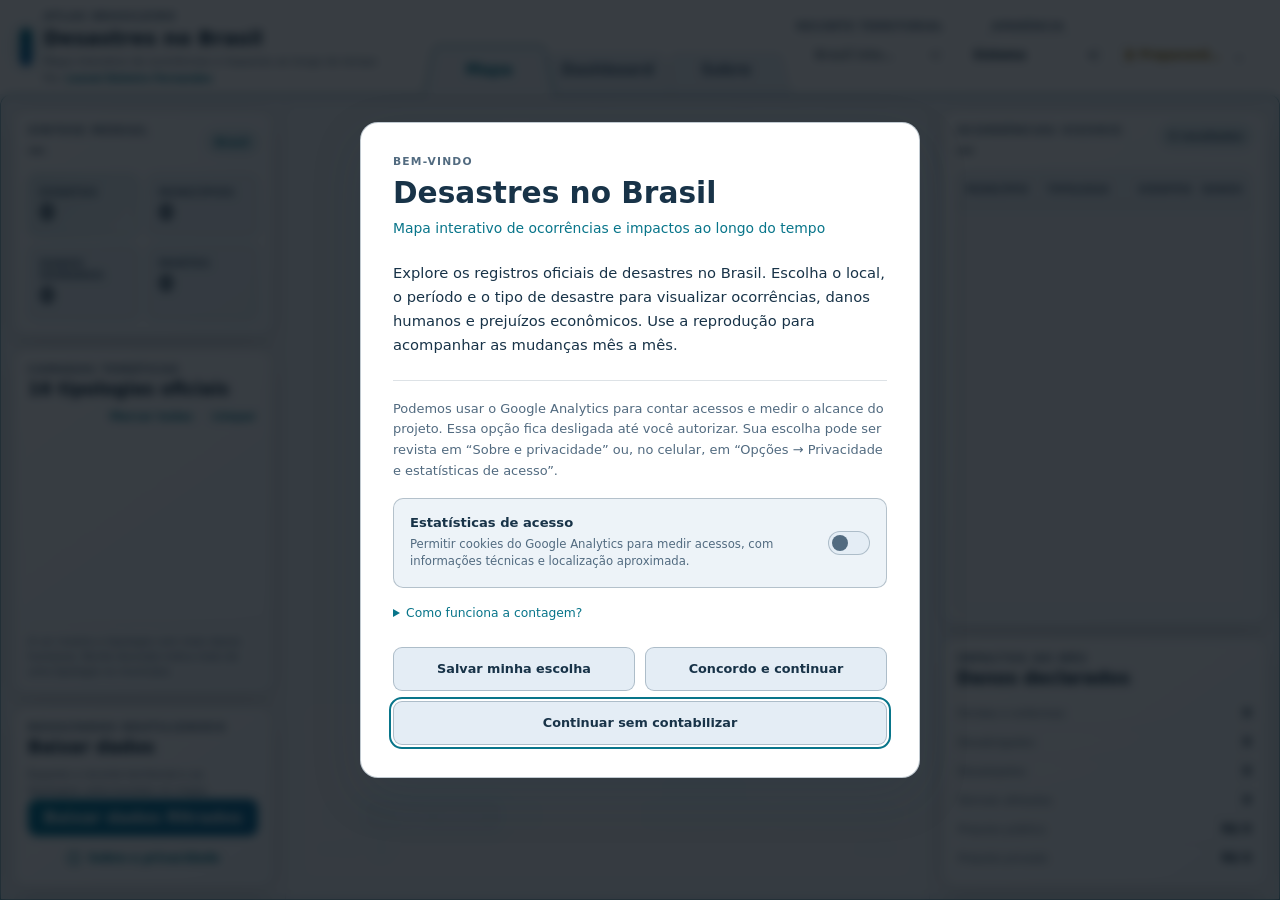
==== index.html @ 152e0916 "Retira acionador dos atalhos; local será definido pelo responsável" ====
<!doctype html>
<html lang="pt-BR">
  <head>
    <meta charset="utf-8">
    <meta name="viewport" content="width=device-width, initial-scale=1">
    <meta name="theme-color" content="#07111f">
    <meta
      name="description"
      content="Desastres no Brasil: mapa interativo de ocorrências e impactos ao longo do tempo."
    >
    <title>Desastres no Brasil</title>
    <script src="assets/js/theme.js?v=2d1ec15bb553"></script>
    <link rel="stylesheet" href="assets/vendor/leaflet.css">
    <link rel="stylesheet" href="assets/css/app.css?v=dbe842b8c145">
    <script defer src="assets/vendor/leaflet.js"></script>
    <script defer src="assets/js/export.js?v=23e2efd7121d" data-export-worker="assets/js/export-worker.js?v=12478d4473b5"></script>
    <script defer src="assets/js/mobile-ui.js?v=84724d4924ba"></script>
    <script defer src="assets/js/playback-view.js?v=4f3b30f47e0f"></script>
    <script defer src="assets/js/layout-shortcuts.js?v=116dab7734a1"></script>
    <script defer src="assets/js/app.js?v=b06bcbef1005"></script>
    <script defer src="assets/js/navigation.js?v=0cba2ac131ab"></script>
    <script defer src="assets/js/visitor-config.js?v=68f13d2d94d3"></script>
    <script defer src="assets/js/welcome.js?v=2722b8b9ccb5"></script>
  </head>
  <body>
    <a class="skip-link" href="#map">Ir para o mapa</a>

    <header class="app-header folder-header">
      <div class="brand">
        <span class="brand-mark" aria-hidden="true"></span>
        <div>
          <p class="eyebrow" id="brandCoverage">Atlas brasileiro</p>
          <h1>Desastres no Brasil</h1>
          <p class="brand-subtitle">Mapa interativo de ocorrências e impactos ao longo do tempo</p>
          <p class="author-credit">
            Por:
            <a href="http://lattes.cnpq.br/4668011474465628" target="_blank" rel="noopener">
              Leonel Delmiro Fernandes
            </a>
          </p>
        </div>
      </div>

      <button class="mobile-options-button" id="mobileOptionsButton" type="button" aria-expanded="false" aria-controls="mobileOptionsPanel">
        <svg viewBox="0 0 24 24" width="18" height="18" aria-hidden="true" focusable="false"><path d="M4 6h16M4 12h16M4 18h16" fill="none" stroke="currentColor" stroke-width="2" stroke-linecap="round"/></svg>
        <span>Opções</span>
      </button>
      <section class="mobile-options-panel" id="mobileOptionsPanel" hidden aria-labelledby="mobileOptionsTitle">
        <header><h2 id="mobileOptionsTitle">Opções</h2><button id="closeMobileOptions" type="button" aria-label="Fechar opções">×</button></header>
        <div id="mobileAppearanceSlot"></div>
        <section aria-labelledby="mobileUpdatesTitle"><h3 id="mobileUpdatesTitle">Atualizações</h3><div id="mobileUpdatesSlot"></div></section>
        <button class="button" id="mobilePrivacyButton" type="button" aria-haspopup="dialog">Privacidade e estatísticas de acesso</button>
      </section>

    <nav class="site-navigation" aria-label="Seções do site">
      <div class="site-tabs" id="siteNavigation" role="tablist" aria-label="Mapa, Dashboard e Sobre">
        <button id="tab-mapa" type="button" role="tab" aria-selected="true" aria-controls="section-mapa"><svg class="folder-tab-shape" viewBox="0 0 140 48" preserveAspectRatio="none" aria-hidden="true" focusable="false"><path d="M .5 48 L 10 6 Q 11.2 .5 16 .5 H 124 Q 128.8 .5 130 6 L 139.5 48" /></svg><span>Mapa</span></button>
        <button id="tab-dashboard" type="button" role="tab" aria-selected="false" aria-controls="section-dashboard" tabindex="-1"><svg class="folder-tab-shape" viewBox="0 0 140 48" preserveAspectRatio="none" aria-hidden="true" focusable="false"><path d="M .5 48 L 10 6 Q 11.2 .5 16 .5 H 124 Q 128.8 .5 130 6 L 139.5 48" /></svg><span>Dashboard</span></button>
        <button id="tab-sobre" type="button" role="tab" aria-selected="false" aria-controls="section-sobre" tabindex="-1"><svg class="folder-tab-shape" viewBox="0 0 140 48" preserveAspectRatio="none" aria-hidden="true" focusable="false"><path d="M .5 48 L 10 6 Q 11.2 .5 16 .5 H 124 Q 128.8 .5 130 6 L 139.5 48" /></svg><span>Sobre</span></button>
      </div>
    </nav>

      <div class="header-actions">
        <label class="field field-uf" for="ufSelector">
          <span>Recorte territorial</span>
          <select id="ufSelector" disabled>
            <option value="BR">Brasil inteiro</option>
          </select>
        </label>
        <label class="field field-theme" for="themeSelector" hidden>
          <span>Aparência</span>
          <select id="themeSelector" title="Sistema acompanha a aparência do seu computador">
            <option value="system">Sistema</option>
            <option value="light">Claro</option>
            <option value="dark">Escuro</option>
          </select>
        </label>
        <div class="update-status-wrap">
          <button
            class="status-badge is-loading"
            id="dataStatus"
            type="button"
            aria-expanded="false"
            aria-controls="updateStatusPanel"
            disabled
          >
            <span class="status-dot" aria-hidden="true"></span>
            <span id="dataStatusText" role="status" aria-live="polite">Preparando o mapa…</span>
            <span class="status-chevron" aria-hidden="true">⌄</span>
          </button>

          <section
            class="update-status-panel is-hidden"
            id="updateStatusPanel"
            role="region"
            aria-labelledby="updateStatusTitle"
          >
            <header class="update-status-header">
              <div>
                <p class="eyebrow">Transparência dos dados</p>
                <h2 id="updateStatusTitle">Atualização do Atlas</h2>
              </div>
              <button
                class="update-status-close"
                id="closeUpdateStatus"
                type="button"
                aria-label="Fechar informações de atualização"
              >×</button>
            </header>

            <div class="update-status-summary">
              <span class="update-state-chip" id="updatePanelState">Aguardando verificação</span>
              <p id="updateStatusMessage">
                Preparando as informações sobre a base publicada.
              </p>
            </div>

            <dl class="update-status-details">
              <div>
                <dt>Base em uso</dt>
                <dd id="publishedVersion">—</dd>
              </div>
              <div>
                <dt>Período coberto</dt>
                <dd id="publishedCoverage">—</dd>
              </div>
              <div>
                <dt>Geração da base de dados</dt>
                <dd id="publishedGeneratedAt">—</dd>
              </div>
              <div>
                <dt>Última verificação do Atlas</dt>
                <dd id="lastAtlasCheck">Ainda não realizada</dd>
              </div>
              <div class="is-hidden" id="latestAtlasRow">
                <dt>Versão encontrada</dt>
                <dd id="latestAtlasVersion">—</dd>
              </div>
            </dl>

            <a id="updateSourceLink" href="https://atlasdigital.mdr.gov.br/" target="_blank" rel="noopener">
              https://atlasdigital.mdr.gov.br/
            </a>
            <section class="site-release-info" aria-labelledby="siteReleaseTitle">
              <h3 id="siteReleaseTitle">Atualização do site</h3>
              <dl class="update-status-details">
                <div>
                  <dt>Versão do site</dt>
                  <dd>v0.68 · Em desenvolvimento</dd>
                </div>
                <div>
                  <dt>Data de implementação</dt>
                  <dd><time datetime="2026-08-20">20/08/2026</time></dd>
                </div>
                <div>
                  <dt>Última atualização do site</dt>
                  <dd><time datetime="2026-10-11">11/10/2026</time></dd>
                </div>
              </dl>
            </section>
          </section>
        </div>
      </div>
    </header>



    <main class="site-content">
    <section class="app-shell" id="section-mapa" role="tabpanel" aria-labelledby="tab-mapa">
      <aside class="sidebar sidebar-left" id="filtersSidebar" aria-label="Filtros e indicadores">
        <div class="drawer-heading"><strong>Filtros e indicadores</strong><button type="button" class="drawer-close" data-close-map-panel aria-label="Fechar filtros e indicadores">×</button></div>
        <section class="panel summary-panel">
          <div class="section-heading">
            <div>
              <p class="eyebrow">Síntese mensal</p>
              <h2 id="kpiPeriod">—</h2>
            </div>
            <span class="scope-pill" id="scopePill">Brasil</span>
          </div>

          <div class="kpi-grid">
            <article class="kpi kpi-primary">
              <span class="kpi-label">Eventos</span>
              <strong id="kpiEvents">0</strong>
            </article>
            <article class="kpi">
              <span class="kpi-label">Municípios</span>
              <strong id="kpiMunicipalities">0</strong>
            </article>
            <article class="kpi">
              <span class="kpi-label">Danos humanos</span>
              <strong id="kpiHuman">0</strong>
            </article>
            <article class="kpi">
              <span class="kpi-label">Mortes</span>
              <strong id="kpiDeaths">0</strong>
            </article>
          </div>
        </section>

        <section class="panel type-panel">
          <div class="section-heading compact">
            <div>
              <p class="eyebrow">Camadas temáticas</p>
              <h2>16 tipologias oficiais</h2>
            </div>
          </div>
          <div class="filter-actions">
            <button type="button" id="selectAllTypes">Marcar todas</button>
            <span aria-hidden="true">·</span>
            <button type="button" id="clearAllTypes">Limpar</button>
          </div>
          <div class="type-list" id="typeList" aria-label="Tipologias de desastre"></div>
          <p class="legend-note">
            A cor mostra a tipologia com mais danos humanos. Borda dourada indica mais de uma
            tipologia no município.
          </p>
        </section>

        <section class="panel export-panel">
          <div class="section-heading compact">
            <div>
              <p class="eyebrow">Resultados reutilizáveis</p>
              <h2>Baixar dados</h2>
            </div>
          </div>
          <p class="export-intro">
            Exporte o recorte territorial e as tipologias selecionadas no mapa.
          </p>
          <button class="button export-open-button" type="button" id="openExport">
            Baixar dados filtrados
          </button>
          <button class="about-button" id="openWelcome" type="button" aria-haspopup="dialog" hidden>
            <svg class="about-icon" viewBox="0 0 20 20" aria-hidden="true" focusable="false">
              <circle cx="10" cy="10" r="8" fill="none" stroke="currentColor" stroke-width="1.5"/>
              <path d="M10 9v5M10 6v.5" fill="none" stroke="currentColor" stroke-width="1.7" stroke-linecap="round"/>
            </svg>
            <span>Sobre e privacidade</span>
          </button>
        </section>
      </aside>

      <section class="map-stage" id="mapStage" aria-label="Mapa do Brasil">
        <div id="map" tabindex="0" aria-label="Mapa interativo dos municípios brasileiros"></div>

        <div class="map-panel-toggles" role="group" aria-label="Painéis do mapa">
          <button type="button" id="toggleFiltersPanel" aria-controls="filtersSidebar" aria-expanded="false" data-tooltip="Abrir filtros e indicadores" aria-label="Filtros e indicadores"><span class="panel-label-full">Filtros e indicadores</span><span class="panel-label-short">Filtros</span></button>
          <button type="button" id="toggleResultsPanel" aria-controls="resultsSidebar" aria-expanded="false" data-tooltip="Abrir resultados e impactos" aria-label="Resultados e impactos"><span class="panel-label-full">Resultados e impactos</span><span class="panel-label-short">Resultados</span></button>
          <button type="button" id="toggleMapLegend" aria-controls="mapLegendPanel" aria-expanded="false" aria-label="Legenda do mapa" data-tooltip="Legenda do mapa">Legenda</button>
        </div>

        <section class="map-legend-panel" id="mapLegendPanel" hidden aria-labelledby="mapLegendTitle">
          <header><h2 id="mapLegendTitle">Legenda do mapa</h2><button type="button" id="closeMapLegend" aria-label="Fechar legenda do mapa">×</button></header>
          <p>A cor representa a tipologia com mais danos humanos no município, no mês e nos filtros selecionados.</p>
          <ul id="mapLegendTypes" class="map-legend-types"></ul>
          <ul class="map-legend-symbols">
            <li><span class="legend-multiple" aria-hidden="true"></span><span>Borda dourada: múltiplas tipologias no município.</span></li>
            <li><span class="legend-empty" aria-hidden="true"></span><span>Sem preenchimento: sem evento no mês e nos filtros selecionados.</span></li>
          </ul>
        </section>

        <div class="map-tools" role="group" aria-label="Controles de visualização do mapa">
          <div class="municipality-locator" id="municipalityLocator">
            <button
              class="municipality-search-toggle"
              id="municipalitySearchToggle"
              type="button"
              aria-label="Buscar município"
              data-tooltip="Buscar município"
              aria-expanded="false"
              aria-controls="municipalitySearchPanel"
            >
              <span class="municipality-search-icon" aria-hidden="true"></span>
            </button>
            <section class="municipality-search-panel" id="municipalitySearchPanel" hidden>
              <div class="municipality-search-field">
                <span class="municipality-search-icon" aria-hidden="true"></span>
                <input
                  id="municipalitySearchInput"
                  type="search"
                  autocomplete="off"
                  placeholder="Localizar município"
                  aria-label="Localizar município"
                  aria-controls="municipalitySearchResults"
                  aria-describedby="municipalitySearchStatus"
                >
                <button
                  class="municipality-search-clear"
                  id="municipalitySearchClear"
                  type="button"
                  aria-label="Limpar município localizado"
                >×</button>
              </div>
              <p class="municipality-search-status" id="municipalitySearchStatus" aria-live="polite">
                Digite ao menos duas letras.
              </p>
              <ul class="municipality-search-results" id="municipalitySearchResults"></ul>
            </section>
          </div>
          <button
            class="map-tool-button"
            id="resetMapView"
            type="button"
            aria-label="Retornar ao panorama do recorte"
            data-tooltip="Retornar ao panorama do recorte"
          >
            <span class="home-view-icon" aria-hidden="true">⌂</span>
          </button>
          <button
            class="map-tool-button"
            id="toggleFullscreen"
            type="button"
            aria-label="Visualizar mapa em tela cheia"
            aria-pressed="false"
            data-tooltip="Visualizar mapa em tela cheia"
          >
            <span class="fullscreen-icon" aria-hidden="true"></span>
          </button>
          <button
            class="map-tool-button share-view-button"
            type="button"
            id="shareView"
            aria-label="Compartilhar visualização"
            data-tooltip="Compartilhar visualização"
          >
            <svg class="share-view-icon" viewBox="0 0 24 24" fill="none" stroke="currentColor" stroke-width="1.8" aria-hidden="true" focusable="false">
              <path d="m8.7 10.5 6.6-4m-6.6 7 6.6 4" />
              <circle cx="6" cy="12" r="3" />
              <circle cx="18" cy="5" r="3" />
              <circle cx="18" cy="19" r="3" />
            </svg>
            <span id="shareViewLabel" role="status" aria-live="polite">Compartilhar visualização</span>
          </button>
        </div>

        <div class="north-indicator" role="img" aria-label="Norte">
          <span class="north-arrow" aria-hidden="true"></span>
          <strong aria-hidden="true">N</strong>
        </div>

        <div class="map-key" aria-hidden="true">
          <span><i class="key-swatch key-active"></i> ocorrência</span>
          <span><i class="key-swatch key-multiple"></i> múltiplas tipologias</span>
          <span><i class="key-swatch key-empty"></i> sem evento</span>
        </div>

        <section id="fullscreenInvitation" class="fullscreen-invitation" aria-labelledby="fullscreenInvitationTitle" hidden>
          <strong id="fullscreenInvitationTitle">Mais espaço para acompanhar?</strong>
          <div><button class="button" type="button" id="acceptFullscreenInvitation">Tela cheia</button><button class="button secondary" type="button" id="dismissFullscreenInvitation">Agora não</button></div>
        </section>
        <button id="exitMobileFullscreen" class="mobile-fullscreen-exit" type="button" data-tooltip="Sair da tela cheia" hidden>Sair</button>
        <div id="playbackDock" class="playback-dock" role="group" aria-label="Reprodução em tela cheia" hidden>
          <span id="dockMonth" aria-label="Mês em exibição"></span>
          <button id="dockPause" type="button" data-tooltip="Pausar linha temporal">❚❚ Pausar</button>
          <button id="dockControls" type="button" data-tooltip="Mostrar controles de reprodução" aria-controls="timelinePanel">☷ Controles</button>
        </div>
        <div class="loading-overlay" id="loadingOverlay">
          <div class="loading-card">
            <span class="loader" aria-hidden="true"></span>
            <strong id="loadingTitle">Carregando o Brasil</strong>
            <p id="loadingMessage">Baixando a malha municipal e o resumo histórico…</p>
            <button class="button secondary is-hidden" type="button" id="retryButton">
              Tentar novamente
            </button>
          </div>
        </div>

        <section class="timeline" id="timelinePanel" aria-label="Linha temporal">
          <div class="temporal-analysis" id="temporalAnalysis" hidden>
            <div class="temporal-analysis-header">
              <div class="temporal-analysis-heading">
                <div>
                  <strong>Evolução temporal</strong>
                  <span id="temporalContextLabel">Brasil · 16 tipologias</span>
                </div>
              </div>
              <div class="temporal-control-group temporal-context-options" role="group" aria-label="Nível da análise temporal">
                <button
                  class="temporal-option is-active"
                  id="temporalBrazil"
                  type="button"
                  data-temporal-context="brazil"
                  aria-pressed="true"
                >Brasil</button>
                <button
                  class="temporal-option"
                  id="temporalState"
                  type="button"
                  data-temporal-context="state"
                  aria-pressed="false"
                >Selecionar estado</button>
                <button
                  class="temporal-option"
                  id="temporalMunicipality"
                  type="button"
                  data-temporal-context="municipality"
                  aria-pressed="false"
                >Selecionar município</button>
              </div>
              <div class="temporal-chart-tooltip" id="temporalChartTooltip" aria-hidden="true"></div>
              <div class="temporal-control-group temporal-metric-options" role="group" aria-label="Indicador temporal">
                <button
                  class="temporal-option is-active"
                  type="button"
                  data-temporal-metric="events"
                  aria-pressed="true"
                >Ocorrências</button>
                <button
                  class="temporal-option"
                  type="button"
                  data-temporal-metric="human"
                  aria-pressed="false"
                >Danos humanos</button>
                <button
                  class="temporal-option"
                  type="button"
                  data-temporal-metric="loss"
                  aria-pressed="false"
                >Prejuízos econômicos</button>
              </div>
            </div>

            <div class="temporal-chart-wrap">
              <svg
                id="temporalChart"
                role="slider"
                tabindex="0"
                aria-label="Selecionar mês no gráfico temporal"
                aria-valuemin="0"
                aria-valuemax="419"
                aria-valuenow="0"
                aria-valuetext="Janeiro de 1991"
              ></svg>
            </div>
            <p class="temporal-chart-status" id="temporalChartStatus" aria-live="polite"></p>
          </div>

          <div class="timeline-topline">
            <div class="player-controls">
              <button class="icon-button" type="button" id="previousPeriod" aria-label="Mês anterior">
                <svg viewBox="0 0 24 24" width="18" height="18" aria-hidden="true" focusable="false"><path d="M15 6l-6 6 6 6" fill="none" stroke="currentColor" stroke-width="2.4" stroke-linecap="round" stroke-linejoin="round"/></svg>
              </button>
              <button class="button play-button" type="button" id="playButton" aria-label="Reproduzir linha temporal">
                <span id="playIcon" aria-hidden="true">▶</span>
                <span id="playLabel">Reproduzir</span>
              </button>
              <button class="icon-button" type="button" id="nextPeriod" aria-label="Próximo mês">
                <svg viewBox="0 0 24 24" width="18" height="18" aria-hidden="true" focusable="false"><path d="M9 6l6 6-6 6" fill="none" stroke="currentColor" stroke-width="2.4" stroke-linecap="round" stroke-linejoin="round"/></svg>
              </button>
            </div>
            <div class="period-share">
              <div class="period-display">
                <p class="eyebrow">Mês em exibição</p>
                <strong class="current-period" id="displayPeriod">—</strong>
              </div>
            </div>
            <div class="playback-settings">
              <label class="field speed-field" for="speedSelect">
                <span>Velocidade</span>
                <select id="speedSelect">
                  <option value="2000">1 mês / 2 s</option>
                  <option value="1000" selected>1 mês / s</option>
                  <option value="500">2 meses / s</option>
                  <option value="333">3 meses / s</option>
                </select>
              </label>
              <button
                class="temporal-analysis-toggle"
                id="toggleTemporalAnalysis"
                type="button"
                aria-expanded="false"
                aria-controls="temporalAnalysis"
               aria-label="Abrir série temporal"><span class="temporal-toggle-label">Abrir série temporal</span><span class="temporal-toggle-short" aria-hidden="true">Série</span></button>
            </div>
          </div>
          <div class="range-row">
            <span id="minPeriod">01/1991</span>
            <input type="range" id="periodSlider" min="0" max="419" value="0" aria-label="Selecionar mês">
            <span id="maxPeriod">12/2025</span>
          </div>
          <p class="playback-message" id="playbackMessage" aria-live="polite"></p>
        </section>
      </section>

      <aside class="sidebar sidebar-right" id="resultsSidebar" aria-label="Resultados do mês">
        <div class="drawer-heading"><strong>Resultados e impactos</strong><button type="button" class="drawer-close" data-close-map-panel aria-label="Fechar resultados e impactos">×</button></div>
        <section class="panel results-panel">
          <div class="section-heading compact results-heading">
            <div>
              <p class="eyebrow">Ocorrências visíveis</p>
              <h2 id="resultsPeriod">—</h2>
            </div>
            <span class="result-count" id="resultCount">0 resultados</span>
          </div>
          <div class="virtual-table" id="resultsViewport" role="table" aria-label="Ocorrências do mês">
            <div class="virtual-head" role="row">
              <span role="columnheader">Município</span>
              <span role="columnheader">Tipologia</span>
              <span role="columnheader">Eventos</span>
              <span role="columnheader">Danos</span>
            </div>
            <div class="virtual-canvas" id="resultsCanvas" role="rowgroup"></div>
          </div>
          <p class="empty-results is-hidden" id="emptyResults">Nenhuma ocorrência para os filtros deste mês.</p>
        </section>

        <section class="panel damage-panel">
          <div class="section-heading compact">
            <div>
              <p class="eyebrow">Impactos do mês</p>
              <h2>Danos declarados</h2>
            </div>
          </div>
          <dl class="damage-list">
            <div><dt>Feridos e enfermos</dt><dd id="damageInjured">0</dd></div>
            <div><dt>Desabrigados</dt><dd id="damageHomeless">0</dd></div>
            <div><dt>Desalojados</dt><dd id="damageDisplaced">0</dd></div>
            <div><dt>Demais afetados</dt><dd id="damageAffected">0</dd></div>
            <div><dt>Prejuízo público</dt><dd id="damagePublic">R$ 0</dd></div>
            <div><dt>Prejuízo privado</dt><dd id="damagePrivate">R$ 0</dd></div>
          </dl>
        </section>
      </aside>
    </section>

    <section class="site-page" id="section-dashboard" role="tabpanel" aria-labelledby="tab-dashboard" tabindex="0" hidden>
      <div class="site-page-inner dashboard-placeholder">
        <p class="eyebrow">Novas perspectivas</p>
        <h2>Dashboard em desenvolvimento</h2>
        <p>Novos gráficos e análises em breve.</p>
        <p class="site-page-note">Enquanto isso, explore as ocorrências e os impactos no mapa interativo.</p>
        <button class="button" type="button" data-open-map>Explorar o mapa</button>
      </div>
    </section>

    <section class="site-page" id="section-sobre" role="tabpanel" aria-labelledby="tab-sobre" tabindex="0" hidden>
      <div class="site-page-inner">
        <header class="about-heading">
          <h2>Sobre o projeto &quot;Desastres no Brasil&quot;</h2>
          <p class="about-subtitle"><em>Mapa interativo de ocorrências e impactos ao longo do tempo</em></p>
        </header>
        <p class="site-page-lead">Idealizado e desenvolvido para apoiar a pesquisa, o ensino e a consulta pública sobre desastres no Brasil. A proposta é tornar os dados mais acessíveis e facilitar a compreensão das ocorrências e de seus impactos nos municípios brasileiros.</p>
        <div class="about-grid">
          <article class="panel about-card about-authorship">
            <h3>Autoria</h3>
            <div class="about-author">
              <p class="about-author-role">Autor</p>
              <p><strong>Leonel Delmiro Fernandes</strong> é Engenheiro Civil (UVA) e mestrando em Desastres Naturais pela Universidade Federal de Santa Catarina (UFSC). Desenvolve pesquisas sobre riscos climáticos, vulnerabilidade socioambiental e impactos dos desastres, utilizando análise de dados e mapas para compreender suas relações com o território.</p>
              <a href="http://lattes.cnpq.br/4668011474465628" target="_blank" rel="noopener">Conheça o currículo Lattes</a>
            </div>
            <div class="about-author">
              <p class="about-author-role">Coautor e orientador</p>
              <p><strong>Lindberg Nascimento Júnior</strong> é Geógrafo pela UEL (licenciatura e bacharelado), graças à política de cotas. É mestre e doutor em Geografia pela UNESP, com estágios de pesquisa na França e em Moçambique.</p>
              <p>Professor do Departamento de Geociências da UFSC, atua no curso de Geografia e nos programas de pós-graduação em Geografia e em Desastres Naturais. Coordena o Laboratório de Climatologia Aplicada (LabClima/UFSC) e desenvolve pesquisas em Climatologia Geográfica, Geografia do Clima e Geografia Física Crítica, com foco em variabilidade climática, clima urbano, risco climático e racismo ambiental.</p>
              <a href="http://lattes.cnpq.br/0232412865816844" target="_blank" rel="noopener">Conheça o currículo Lattes</a>
            </div>
            <p class="about-affiliation">Vínculo acadêmico: LabClima/UFSC. <a href="http://www.labclima.ufsc.br/" target="_blank" rel="noopener">Acesse o laboratório</a></p>
          </article>
          <article class="panel about-card">
            <h3>Fonte dos dados</h3>
            <p>Atlas Digital de Desastres no Brasil, do MIDR, com participação da UFSC/CEPED. As ocorrências, os danos humanos e os prejuízos econômicos apresentados vêm dos registros dessa base.</p>
            <a href="https://atlasdigital.mdr.gov.br/" target="_blank" rel="noopener">Acesse o Atlas Digital</a>
          </article>
          <article class="panel about-card">
            <h3>Como interpretar</h3>
            <p>O mês corresponde à data do evento registrada na fonte. Ausência de registro não significa ausência de desastre. Os valores refletem os danos declarados e podem apresentar limitações ou receber correções.</p>
            <a href="https://github.com/Leoneldfernandes/desastres-no-brasil/blob/main/docs/metodologia.md" target="_blank" rel="noopener">Leia a metodologia</a>
          </article>
          <article class="panel about-card">
            <h3>Atualização e privacidade</h3>
            <p>Consulte a versão, as datas do site e a situação da base no indicador do canto superior direito. As estatísticas de acesso usam Google Analytics somente com sua autorização.</p>
            <button class="button secondary" id="aboutPrivacy" type="button">Preferências de privacidade</button>
          </article>
        </div>
        <button class="button secondary" type="button" data-open-map>Voltar ao mapa</button>
      </div>
    </section>
    </main>

    <div class="modal-backdrop is-hidden" id="exportModal" role="presentation">
      <section class="export-modal" role="dialog" aria-modal="true" aria-labelledby="exportTitle">
        <header class="modal-header">
          <div>
            <p class="eyebrow">Exportação científica</p>
            <h2 id="exportTitle">Baixar dados filtrados</h2>
          </div>
          <button class="icon-button close-button" type="button" id="closeExport" aria-label="Fechar exportação">×</button>
        </header>
        <div class="export-modal-content">
          <dl class="export-context">
            <div><dt>Recorte territorial</dt><dd id="exportTerritory">—</dd></div>
            <div><dt>Tipologias</dt><dd id="exportTypes">—</dd></div>
            <div><dt>Linhas estimadas</dt><dd id="exportRowCount">—</dd></div>
          </dl>

          <fieldset class="export-options">
            <legend>Período exportado</legend>
            <label>
              <input type="radio" name="exportPeriod" value="current" checked>
              <span><strong>Mês em exibição</strong><small id="exportCurrentPeriod">—</small></span>
            </label>
            <label>
              <input type="radio" name="exportPeriod" value="history">
              <span><strong>Série histórica completa</strong><small id="exportHistoryPeriod">—</small></span>
            </label>
          </fieldset>

          <label class="field export-format" for="exportFormat">
            <span>Formato do arquivo</span>
            <select id="exportFormat">
              <option value="xlsx" selected>Excel (.xlsx) — recomendado</option>
              <option value="csv">CSV (.csv)</option>
              <option value="json">JSON (.json)</option>
              <option value="zip">ZIP científico (.zip)</option>
            </select>
          </label>

          <p class="export-note">
            Unidade dos dados: mês × município ou unidade equivalente × tipologia. Valores
            econômicos são mantidos em reais.
          </p>
          <p class="export-status" id="exportStatus" role="status" aria-live="polite"></p>
        </div>
        <footer class="export-actions">
          <button class="button secondary" type="button" id="cancelExport">Cancelar</button>
          <button class="button export-confirm-button" type="button" id="confirmExport">Gerar arquivo</button>
        </footer>
      </section>
    </div>

    <div class="modal-backdrop is-hidden" id="detailModal" role="presentation">
      <section class="detail-modal" role="dialog" aria-modal="true" aria-labelledby="detailTitle">
        <header class="modal-header">
          <div>
            <p class="eyebrow" id="detailEyebrow">Detalhes do município</p>
            <h2 id="detailTitle">—</h2>
          </div>
          <button class="icon-button close-button" type="button" id="closeDetail" aria-label="Fechar detalhes">×</button>
        </header>
        <div class="modal-content" id="detailContent"></div>
      </section>
    </div>

    <dialog class="welcome-dialog" id="welcomeDialog" aria-labelledby="welcomeTitle" aria-describedby="welcomeIntro">
      <div class="welcome-content">
        <p class="eyebrow">Bem-vindo</p>
        <h2 id="welcomeTitle">Desastres no Brasil</h2>
        <p class="welcome-subtitle">Mapa interativo de ocorrências e impactos ao longo do tempo</p>
        <p id="welcomeIntro">
          Explore os registros oficiais de desastres no Brasil. Escolha o local, o período e o
          tipo de desastre para visualizar ocorrências, danos humanos e prejuízos econômicos.
          Use a reprodução para acompanhar as mudanças mês a mês.
        </p>
        <div id="welcomeConsent" hidden>
          <p class="welcome-consent">
            Podemos usar o Google Analytics para contar acessos e medir o alcance do projeto.
            Essa opção fica desligada até você autorizar. Sua escolha pode ser revista em “Sobre e privacidade” ou, no celular, em “Opções → Privacidade e estatísticas de acesso”.
          </p>
          <label class="analytics-option" for="analyticsChoice">
            <span><strong>Estatísticas de acesso</strong><small>Permitir cookies do Google Analytics para medir acessos, com informações técnicas e localização aproximada.</small></span>
            <input id="analyticsChoice" type="checkbox" role="switch" aria-label="Autorizar estatísticas de acesso pelo Google Analytics">
          </label>
          <details class="welcome-privacy">
            <summary>Como funciona a contagem?</summary>
            <p>
              Com sua autorização, o Google Analytics usa cookies para medir visualizações,
              sessões e visitantes estimados. Recebe informações técnicas do navegador e pode
              derivar localização aproximada pelo IP, incluindo país, estado e cidade.
              A coleta de cidade vem junto com metadados técnicos de navegador e dispositivo.
              Desativamos publicidade, Google Signals e medição otimizada nas configurações.
              Não enviamos os filtros do mapa, municípios consultados nem parâmetros de links compartilhados.
            </p>
            <p>
              O Google informa que o Analytics 4 usa o IP para derivar dados geográficos e depois
              o descarta, sem registrá-lo. A coleta pode envolver tratamento de dados em outros países.
              O painel do projeto é privado e administrado por Leonel Delmiro Fernandes.
            </p>
            <p>
              Sua escolha fica salva neste navegador por até seis meses. Recusar não limita o
              mapa; retirar a autorização interrompe novas contagens, sem apagar totais já agregados.
              A hospedagem e os mapas de fundo têm suas próprias conexões, independentemente deste contador.
              <a href="https://policies.google.com/technologies/partner-sites?hl=pt-BR" target="_blank" rel="noopener noreferrer">Como o Google usa os dados</a>.
            </p>
          </details>
        </div>
        <p class="welcome-note" id="welcomeNoCounter">Use os filtros e a linha do tempo para começar.</p>
        <div class="welcome-actions">
          <button class="button welcome-choice" id="saveVisitChoice" type="button" hidden>Salvar minha escolha</button>
          <button class="button welcome-choice" id="acceptVisit" type="button" hidden>Concordo e continuar</button>
          <button class="button welcome-choice" id="declineVisit" type="button" hidden>Continuar sem contabilizar</button>
          <button class="button" id="continueWelcome" type="button">Explorar mapa</button>
        </div>
      </div>
    </dialog>

    <noscript>
      <p class="noscript">Ative o JavaScript para visualizar o mapa e a linha temporal.</p>
    </noscript>
  </body>
</html>
---- assets/css/app.css ----
:root {
  color-scheme: dark;
  --bg: #07111f;
  --surface: #0c1828;
  --surface-2: #102135;
  --surface-3: #142a42;
  --line: rgba(148, 163, 184, 0.16);
  --line-strong: rgba(148, 163, 184, 0.28);
  --text: #eef6ff;
  --muted: #8fa6bd;
  --cyan: #42d6e8;
  --cyan-strong: #08b8ce;
  --gold: #ffd166;
  --danger: #ff6b6b;
  --success: #40d39c;
  --shadow: 0 18px 52px rgba(0, 0, 0, 0.28);
  --radius: 14px;
  --header-height: 94px;
  font-family: Inter, ui-sans-serif, system-ui, -apple-system, BlinkMacSystemFont, "Segoe UI", sans-serif;
  --header-bg: rgba(7, 17, 31, 0.96);
  --panel-bg: #0b1828;
  --card-top: rgba(16, 33, 53, 0.92);
  --card-bottom: rgba(10, 24, 40, 0.95);
  --inset-bg: rgba(7, 17, 31, 0.64);
  --inset-highlight: rgba(7, 17, 31, 0.68);
  --map-bg: #03080e;
  --map-canvas: #02070c;
  --control-bg: rgba(8, 20, 33, 0.94);
  --attribution-bg: rgba(5, 12, 20, 0.72);
  --control-inset: rgba(5, 14, 25, 0.88);
  --control-hover: rgba(15, 51, 69, 0.96);
  --locator-bg: rgba(7, 17, 31, 0.97);
  --popup-bg: rgba(5, 14, 25, 0.97);
  --pop-tip-bg: rgba(5, 14, 25, 0.95);
  --legend-bg: rgba(5, 14, 25, 0.84);
  --loading-bg: rgba(4, 12, 22, 0.9);
  --timeline-bg: rgba(7, 17, 31, 0.93);
  --input-bg: rgba(5, 14, 25, 0.78);
  --active-bg: rgba(15, 71, 91, 0.88);
  --active-text: #effcff;
  --chart-bg: #071522;
  --chart-tip-bg: rgba(8, 28, 45, 0.96);
  --table-head: #0c1a2b;
  --row-hover: #0b2739;
  --modal-inset: rgba(7, 17, 31, 0.5);
  --cell-bg: rgba(7, 17, 31, 0.42);
  --callout-bg: rgba(7, 17, 31, 0.62);
  --event-bg: rgba(7, 17, 31, 0.58);
  --event-metric-bg: rgba(16, 33, 53, 0.7);
  --body-secondary: #bdcddd;
  --strong-text: #f1f7fb;
  --faint-text: #7f97ad;
  --control-text: #d7e3ef;
  --quiet-text: #6f879f;
  --attribution-text: #a6b9ca;
  --attribution-link: #ccebf1;
  --popup-secondary: #a8bacb;
  --legend-text: #c1d1de;
  --axis-text: #c9d8e3;
  --column-text: #bed2df;
  --row-text: #b7c9d7;
  --hover-wash: rgba(255, 255, 255, 0.035);
  --swatch-border: rgba(255, 255, 255, 0.33);
  --legend-border: rgba(255, 255, 255, 0.55);
  --legend-fill-border: rgba(255, 255, 255, 0.45);
  --scale-border: rgba(238, 246, 251, 0.82);
  --chart-guide: rgba(238, 246, 251, 0.68);
}

:root[data-theme="light"] {
  color-scheme: light;
  --bg: #f3f7fb;
  --surface: #ffffff;
  --surface-2: #edf3f8;
  --surface-3: #e4edf5;
  --line: rgba(48, 76, 99, 0.16);
  --line-strong: rgba(48, 76, 99, 0.3);
  --text: #183348;
  --muted: #526b80;
  --cyan: #08758a;
  --cyan-strong: #087f95;
  --gold: #926600;
  --danger: #bb3636;
  --success: #177851;
  --shadow: 0 18px 52px rgba(30, 58, 79, 0.13);
  --header-bg: rgba(255, 255, 255, 0.97);
  --panel-bg: #ffffff;
  --card-top: rgba(255, 255, 255, 0.97);
  --card-bottom: rgba(240, 246, 251, 0.98);
  --inset-bg: rgba(232, 240, 247, 0.8);
  --inset-highlight: rgba(236, 244, 249, 0.9);
  --map-bg: #e7eef3;
  --map-canvas: #e7eef3;
  --control-bg: rgba(255, 255, 255, 0.97);
  --attribution-bg: rgba(255, 255, 255, 0.9);
  --control-inset: rgba(255, 255, 255, 0.94);
  --control-hover: rgba(222, 243, 247, 0.98);
  --locator-bg: rgba(255, 255, 255, 0.98);
  --popup-bg: rgba(255, 255, 255, 0.98);
  --pop-tip-bg: rgba(255, 255, 255, 0.98);
  --legend-bg: rgba(255, 255, 255, 0.95);
  --loading-bg: rgba(243, 247, 251, 0.95);
  --timeline-bg: rgba(255, 255, 255, 0.97);
  --input-bg: rgba(239, 245, 250, 0.98);
  --active-bg: #dceff4;
  --active-text: #12566a;
  --chart-bg: #f8fbfd;
  --chart-tip-bg: rgba(238, 247, 251, 0.98);
  --table-head: #edf3f8;
  --row-hover: #e0f0f5;
  --modal-inset: rgba(235, 242, 248, 0.8);
  --cell-bg: rgba(238, 244, 249, 0.95);
  --callout-bg: rgba(232, 241, 247, 0.95);
  --event-bg: rgba(243, 247, 251, 0.95);
  --event-metric-bg: rgba(232, 240, 247, 0.95);
  --body-secondary: #415b70;
  --strong-text: #162f45;
  --faint-text: #5c7386;
  --control-text: #29485f;
  --quiet-text: #5e7386;
  --attribution-text: #4b6375;
  --attribution-link: #146b80;
  --popup-secondary: #4a657b;
  --legend-text: #34536a;
  --axis-text: #3b576d;
  --column-text: #425f74;
  --row-text: #435e72;
  --hover-wash: rgba(16, 70, 95, 0.06);
  --swatch-border: rgba(21, 45, 65, 0.4);
  --legend-border: rgba(21, 45, 65, 0.45);
  --legend-fill-border: rgba(21, 45, 65, 0.35);
  --scale-border: rgba(36, 65, 87, 0.82);
  --chart-guide: rgba(36, 65, 87, 0.68);
}

@media (prefers-color-scheme: light) {
  :root:not([data-theme]) {
    color-scheme: light;
    --bg: #f3f7fb;
    --surface: #ffffff;
    --surface-2: #edf3f8;
    --surface-3: #e4edf5;
    --line: rgba(48, 76, 99, 0.16);
    --line-strong: rgba(48, 76, 99, 0.3);
    --text: #183348;
    --muted: #526b80;
    --cyan: #08758a;
    --cyan-strong: #087f95;
    --gold: #926600;
    --danger: #bb3636;
    --success: #177851;
    --shadow: 0 18px 52px rgba(30, 58, 79, 0.13);
    --header-bg: rgba(255, 255, 255, 0.97);
    --panel-bg: #ffffff;
    --card-top: rgba(255, 255, 255, 0.97);
    --card-bottom: rgba(240, 246, 251, 0.98);
    --inset-bg: rgba(232, 240, 247, 0.8);
    --inset-highlight: rgba(236, 244, 249, 0.9);
    --map-bg: #e7eef3;
    --map-canvas: #e7eef3;
    --control-bg: rgba(255, 255, 255, 0.97);
    --attribution-bg: rgba(255, 255, 255, 0.9);
    --control-inset: rgba(255, 255, 255, 0.94);
    --control-hover: rgba(222, 243, 247, 0.98);
    --locator-bg: rgba(255, 255, 255, 0.98);
    --popup-bg: rgba(255, 255, 255, 0.98);
    --pop-tip-bg: rgba(255, 255, 255, 0.98);
    --legend-bg: rgba(255, 255, 255, 0.95);
    --loading-bg: rgba(243, 247, 251, 0.95);
    --timeline-bg: rgba(255, 255, 255, 0.97);
    --input-bg: rgba(239, 245, 250, 0.98);
    --active-bg: #dceff4;
    --active-text: #12566a;
    --chart-bg: #f8fbfd;
    --chart-tip-bg: rgba(238, 247, 251, 0.98);
    --table-head: #edf3f8;
    --row-hover: #e0f0f5;
    --modal-inset: rgba(235, 242, 248, 0.8);
    --cell-bg: rgba(238, 244, 249, 0.95);
    --callout-bg: rgba(232, 241, 247, 0.95);
    --event-bg: rgba(243, 247, 251, 0.95);
    --event-metric-bg: rgba(232, 240, 247, 0.95);
    --body-secondary: #415b70;
    --strong-text: #162f45;
    --faint-text: #5c7386;
    --control-text: #29485f;
    --quiet-text: #5e7386;
    --attribution-text: #4b6375;
    --attribution-link: #146b80;
    --popup-secondary: #4a657b;
    --legend-text: #34536a;
    --axis-text: #3b576d;
    --column-text: #425f74;
    --row-text: #435e72;
    --hover-wash: rgba(16, 70, 95, 0.06);
    --swatch-border: rgba(21, 45, 65, 0.4);
    --legend-border: rgba(21, 45, 65, 0.45);
    --legend-fill-border: rgba(21, 45, 65, 0.35);
    --scale-border: rgba(36, 65, 87, 0.82);
    --chart-guide: rgba(36, 65, 87, 0.68);
  }
}

* { box-sizing: border-box; }

/* A hidden section must stay hidden even when its layout uses grid or flex. */
.site-content > [hidden] { display: none; }

/* Folder tabs use the existing header space and join the content sheet. */
.app-header.folder-header {
  display: grid;
  grid-template-columns: 285px minmax(0, 1fr) 350px;
  grid-template-rows: minmax(0, 1fr);
  gap: 16px;
  border-bottom: 0;
  box-shadow: none;
}
.folder-header .brand { grid-column: 1; grid-row: 1; }
.folder-header .header-actions { grid-column: 3; grid-row: 1; justify-self: end; }
.folder-header .site-navigation {
  grid-column: 2;
  grid-row: 1;
  align-self: stretch;
  display: flex;
  align-items: flex-end;
  min-width: 0;
  width: 367.6px;
  max-width: 100%;
  justify-self: center;
  margin-bottom: -10px;
  position: relative;
  z-index: 2;
}
.site-tabs { display: flex; width: 100%; gap: 0; }
.site-tabs button + button { margin-left: -12px; }
.site-tabs button {
  position: relative;
  isolation: isolate;
  z-index: 1;
  flex: 1 1 0;
  min-width: 0;
  min-height: 48px;
  padding: 12px 14px;
  border: 0;
  border-radius: 0;
  color: var(--muted);
  background: transparent;
  font-weight: 600;
  font-size: 0.95rem;
  cursor: pointer;
}
.site-tabs button:nth-child(1) { z-index: 3; }
.site-tabs button:nth-child(2) { z-index: 2; }
/* The native vector follows the approved folder silhouette without tilting text. */
.folder-tab-shape {
  position: absolute;
  z-index: -1;
  left: 0;
  bottom: 0;
  width: 100%;
  height: calc(100% - 7px);
  fill: var(--surface-2);
  stroke: var(--line);
  pointer-events: none;
}
.folder-tab-shape path { vector-effect: non-scaling-stroke; }
.site-tabs button:hover { color: var(--text); }
.site-tabs button:hover .folder-tab-shape { fill: var(--surface-3); }
.site-tabs button[aria-selected="true"] { z-index: 4; color: var(--cyan); font-weight: 700; }
.site-tabs button[aria-selected="true"] .folder-tab-shape {
  height: 100%;
  stroke: color-mix(in srgb, var(--cyan) 70%, var(--line-strong));
  fill: var(--bg);
  filter: drop-shadow(0 -2px 3px color-mix(in srgb, var(--text) 6%, transparent));
}
.site-tabs button[aria-selected="true"]::after {
  content: "";
  position: absolute;
  left: 1px;
  right: 1px;
  bottom: -1px;
  height: 1px;
  background: var(--bg);
}
.site-content {
  height: calc(100dvh - var(--header-height));
  border: 1px solid color-mix(in srgb, var(--cyan) 55%, var(--line-strong));
  border-radius: 12px 12px 0 0;
  padding-top: 2px;
  background: var(--bg);
  overflow: hidden;
}
.site-page { height: calc(100dvh - var(--header-height) - 4px); overflow-y: auto; padding: 40px 24px; }
.site-page-inner { max-width: 960px; margin: 0 auto; }
.site-page h2 { margin: 0 0 16px; font-size: clamp(1.4rem, 3vw, 2rem); line-height: 1.2; }
.site-page p { line-height: 1.65; }
.site-page-lead { max-width: 720px; color: var(--body-secondary); font-size: 1.05rem; }
.about-heading { margin-bottom: 20px; }
.about-heading h2 { margin: 0; }
.about-heading .about-subtitle { margin: 4px 0 0; color: var(--muted); font-size: 1rem; line-height: 1.4; }
.about-heading + .site-page-lead { margin-top: 0; }
.site-page a { color: var(--cyan); }
.site-page-note { color: var(--muted); }
.dashboard-placeholder { padding: clamp(24px, 7vh, 80px) 0; }
.dashboard-placeholder > .button { margin-top: 12px; }
.about-grid { display: grid; grid-template-columns: repeat(3, minmax(0, 1fr)); gap: 16px; margin: 28px 0; }
.about-grid .about-card { padding: 22px; }
.about-card h3 { margin: 0 0 12px; font-size: 1rem; }
.about-card p { margin: 0 0 16px; color: var(--body-secondary); font-size: 0.9rem; }
.about-card a { font-size: 0.85rem; }
.about-authorship { grid-column: 1 / -1; }
.about-author + .about-author { margin-top: 28px; }
.about-authorship p, .about-authorship a { font-size: 1rem; }
.about-authorship .about-author-role { margin-bottom: 4px; color: var(--muted); font-size: 0.9rem; }
.about-authorship .about-affiliation { margin: 24px 0 0; padding-top: 16px; border-top: 1px solid var(--line); }
.about-affiliation a { margin-left: 8px; }
.about-card .button { max-width: 100%; white-space: normal; }
@media (max-width: 1180px) {
  .site-page { height: auto; min-height: 60dvh; overflow: visible; }
}

html,
body {
  margin: 0;
  min-height: 100%;
  background: var(--bg);
  color: var(--text);
}

body {
  height: 100dvh;
  overflow: hidden;
}

button,
select,
input { font: inherit; }

button,
select { color: inherit; }

button:focus-visible,
select:focus-visible,
input:focus-visible,
#map:focus-visible,
#temporalChart:focus-visible {
  outline: 2px solid var(--cyan);
  outline-offset: 2px;
}

.skip-link {
  position: fixed;
  z-index: 10000;
  top: 8px;
  left: 8px;
  padding: 10px 14px;
  border-radius: 8px;
  background: white;
  color: #06101d;
  transform: translateY(-160%);
}

.skip-link:focus { transform: translateY(0); }

.app-header {
  position: relative;
  z-index: 1200;
  height: var(--header-height);
  display: flex;
  align-items: center;
  justify-content: space-between;
  gap: 24px;
  padding: 10px 20px;
  border-bottom: 1px solid var(--line);
  background: var(--header-bg);
  box-shadow: 0 8px 26px rgba(0, 0, 0, 0.2);
}

.brand,
.header-actions,
.section-heading,
.timeline-topline,
.player-controls,
.range-row,
.filter-actions {
  display: flex;
  align-items: center;
}

.brand {
  min-width: 0;
  gap: 12px;
}

.brand-mark {
  width: 12px;
  height: 38px;
  flex: 0 0 auto;
  border-radius: 999px;
  background: linear-gradient(180deg, var(--cyan), #1769aa);
  box-shadow: 0 0 22px color-mix(in srgb, var(--cyan) 28%, transparent);
}

.brand h1,
.section-heading h2,
.modal-header h2 {
  margin: 0;
  font-size: 1.08rem;
  line-height: 1.2;
}

.brand h1 {
  overflow: hidden;
  font-size: 1.25rem;
  text-overflow: ellipsis;
  white-space: nowrap;
}

.author-credit {
  margin: 2px 0 0;
  color: var(--muted);
  font-size: 0.62rem;
  line-height: 1.2;
}

.brand-subtitle {
  max-width: 440px;
  margin: 4px 0;
  color: var(--muted);
  font-size: 0.67rem;
  line-height: 1.4;
}

.about-button {
  width: 100%;
  min-height: 28px;
  display: inline-flex;
  align-items: center;
  justify-content: center;
  gap: 6px;
  margin-top: 8px;
  padding: 4px;
  border: 0;
  border-radius: 6px;
  background: transparent;
  color: var(--cyan);
  font-size: 0.73rem;
  font-weight: 700;
  cursor: pointer;
}
.about-icon { width: 16px; height: 16px; flex: 0 0 auto; }
.about-button:hover span { text-decoration: underline; }

.author-credit a {
  color: var(--cyan);
  font-weight: 700;
  text-decoration: none;
}

.author-credit a:hover { text-decoration: underline; }

.author-credit a:focus-visible {
  border-radius: 2px;
  outline: 2px solid var(--cyan);
  outline-offset: 2px;
}

.eyebrow {
  margin: 0 0 3px;
  color: var(--muted);
  font-size: 0.67rem;
  font-weight: 750;
  letter-spacing: 0.11em;
  text-transform: uppercase;
}

.header-actions { gap: 12px; }

.update-status-wrap {
  position: relative;
  flex: 0 0 auto;
}

.field {
  display: grid;
  gap: 4px;
  color: var(--muted);
  font-size: 0.66rem;
  font-weight: 700;
  letter-spacing: 0.06em;
  text-transform: uppercase;
}

.field select {
  min-width: 176px;
  height: 34px;
  padding: 0 34px 0 10px;
  border: 1px solid var(--line-strong);
  border-radius: 8px;
  background: var(--surface-2);
  color: var(--text);
  font-size: 0.79rem;
  font-weight: 650;
  letter-spacing: 0;
  text-transform: none;
}

.field select:disabled {
  cursor: wait;
  opacity: 0.62;
}

.status-badge {
  display: inline-flex;
  min-width: 150px;
  align-items: center;
  gap: 8px;
  padding: 9px 11px;
  border: 1px solid var(--line);
  border-radius: 999px;
  background: var(--surface);
  color: var(--muted);
  font-size: 0.73rem;
  font-weight: 700;
  text-align: left;
  white-space: nowrap;
}

.status-badge:not(:disabled) { cursor: pointer; }

.status-badge:not(:disabled):hover,
.status-badge[aria-expanded="true"] {
  border-color: color-mix(in srgb, var(--cyan) 48%, transparent);
  background: var(--surface-2);
}

.status-badge:disabled { cursor: wait; }

#dataStatusText {
  min-width: 0;
  overflow: hidden;
  text-overflow: ellipsis;
}

.status-chevron {
  margin-left: auto;
  color: var(--muted);
  font-size: 0.9rem;
  line-height: 1;
  transition: transform 160ms ease;
}

.status-badge[aria-expanded="true"] .status-chevron { transform: rotate(180deg); }

.status-dot {
  width: 8px;
  height: 8px;
  border-radius: 50%;
  background: currentColor;
  box-shadow: 0 0 0 4px color-mix(in srgb, currentColor 15%, transparent);
}

.status-badge.is-loading { color: var(--gold); }
.status-badge.is-ready { color: var(--success); }
.status-badge.is-waiting { color: var(--cyan); }
.status-badge.is-update { color: var(--gold); }
.status-badge.is-error { color: var(--danger); }

.update-status-panel {
  position: absolute;
  z-index: 20;
  top: calc(100% + 10px);
  right: 0;
  width: min(390px, calc(100vw - 24px));
  max-height: min(620px, calc(100dvh - 96px));
  overflow: auto;
  border: 1px solid var(--line-strong);
  border-radius: 14px;
  background: var(--panel-bg);
  box-shadow: 0 24px 70px rgba(0, 0, 0, 0.52);
}

.update-status-header {
  display: flex;
  align-items: center;
  justify-content: space-between;
  gap: 16px;
  padding: 14px 15px 12px;
  border-bottom: 1px solid var(--line);
}

.update-status-header h2 {
  margin: 0;
  font-size: 1rem;
}

.update-status-close {
  width: 32px;
  height: 32px;
  flex: 0 0 auto;
  padding: 0;
  border: 1px solid var(--line);
  border-radius: 8px;
  background: transparent;
  color: var(--muted);
  cursor: pointer;
  font-size: 1.15rem;
}

.update-status-close:hover {
  border-color: var(--line-strong);
  background: var(--surface-2);
  color: var(--text);
}

.update-status-summary { padding: 13px 15px 11px; }

.update-state-chip {
  display: inline-flex;
  padding: 5px 8px;
  border: 1px solid color-mix(in srgb, currentColor 30%, transparent);
  border-radius: 999px;
  background: color-mix(in srgb, currentColor 9%, transparent);
  color: var(--cyan);
  font-size: 0.65rem;
  font-weight: 800;
}

.update-state-chip.is-ready { color: var(--success); }
.update-state-chip.is-update { color: var(--gold); }
.update-state-chip.is-error { color: var(--danger); }

.update-status-summary p {
  margin: 9px 0 0;
  color: var(--body-secondary);
  font-size: 0.73rem;
  line-height: 1.5;
}

.update-status-details {
  margin: 0;
  padding: 0 15px;
}

.update-status-details div {
  display: grid;
  grid-template-columns: minmax(110px, 0.9fr) minmax(0, 1.2fr);
  gap: 12px;
  padding: 9px 0;
  border-top: 1px solid var(--line);
}

.update-status-details dt {
  color: var(--muted);
  font-size: 0.66rem;
}

.update-status-details dd {
  margin: 0;
  color: var(--text);
  font-size: 0.7rem;
  font-weight: 700;
  text-align: right;
}

#updateSourceLink {
  display: inline-flex;
  margin: 12px 15px 15px;
  color: var(--cyan);
  font-size: 0.72rem;
  font-weight: 750;
  text-decoration: none;
}

#updateSourceLink:hover { text-decoration: underline; }

.app-shell {
  height: calc(100dvh - var(--header-height) - 4px);
  display: grid;
  grid-template-columns: minmax(255px, 285px) minmax(420px, 1fr) minmax(315px, 350px);
  grid-template-areas: "left map right";
  min-height: 0;
}

.sidebar {
  min-width: 0;
  min-height: 0;
  display: flex;
  flex-direction: column;
  gap: 12px;
  padding: 12px;
  overflow: hidden;
  background-color: var(--bg);
  transition: background-color 600ms ease;
}

.app-shell.is-playing > .sidebar {
  background-color: color-mix(in srgb, var(--bg) 50%, transparent);
}

.sidebar-left {
  grid-area: left;
  border-right: 1px solid var(--line);
}

.sidebar-right {
  grid-area: right;
  border-left: 1px solid var(--line);
}

.panel {
  min-width: 0;
  padding: 14px;
  border: 1px solid var(--line);
  border-radius: var(--radius);
  background: linear-gradient(145deg, var(--card-top), var(--card-bottom));
  box-shadow: 0 8px 28px rgba(0, 0, 0, 0.13);
}

.section-heading {
  justify-content: space-between;
  gap: 10px;
  margin-bottom: 13px;
}

.section-heading.compact { margin-bottom: 10px; }

.scope-pill,
.result-count {
  max-width: 100px;
  overflow: hidden;
  padding: 5px 8px;
  border: 1px solid color-mix(in srgb, var(--cyan) 20%, transparent);
  border-radius: 999px;
  background: color-mix(in srgb, var(--cyan) 8%, transparent);
  color: var(--cyan);
  font-size: 0.66rem;
  font-weight: 750;
  text-overflow: ellipsis;
  white-space: nowrap;
}

.kpi-grid {
  display: grid;
  grid-template-columns: repeat(2, minmax(0, 1fr));
  gap: 8px;
}

.kpi {
  min-width: 0;
  padding: 11px;
  border: 1px solid var(--line);
  border-radius: 10px;
  background: var(--inset-bg);
}

.kpi-primary {
  border-color: color-mix(in srgb, var(--cyan) 22%, transparent);
  background: linear-gradient(135deg, color-mix(in srgb, var(--cyan) 13%, transparent), var(--inset-highlight));
}

.kpi-label {
  display: block;
  margin-bottom: 4px;
  color: var(--muted);
  font-size: 0.65rem;
  font-weight: 700;
  letter-spacing: 0.05em;
  text-transform: uppercase;
}

.kpi strong {
  display: block;
  overflow: hidden;
  color: var(--text);
  font-size: clamp(1.15rem, 1.6vw, 1.55rem);
  line-height: 1.15;
  text-overflow: ellipsis;
}

.type-panel,
.results-panel {
  min-height: 0;
  display: flex;
  flex: 1;
  flex-direction: column;
}

.filter-actions {
  justify-content: flex-end;
  gap: 6px;
  margin: -2px 0 8px;
  color: var(--muted);
  font-size: 0.7rem;
}

.filter-actions button {
  padding: 2px;
  border: 0;
  background: none;
  color: var(--cyan);
  cursor: pointer;
  font-size: inherit;
  font-weight: 700;
}

.type-list {
  min-height: 160px;
  display: flex;
  flex: 1;
  flex-direction: column;
  gap: 9px;
  overflow: auto;
  overscroll-behavior: contain;
  padding-right: 2px;
  scrollbar-width: thin;
}

.type-group {
  display: grid;
  gap: 2px;
}

.type-group + .type-group {
  padding-top: 8px;
  border-top: 1px solid color-mix(in srgb, var(--muted) 14%, transparent);
}

.type-group-toggle {
  display: grid;
  grid-template-columns: 15px minmax(0, 1fr) auto;
  align-items: center;
  gap: 8px;
  min-height: 28px;
  padding: 4px 3px;
  color: var(--strong-text);
  cursor: pointer;
  font-size: 0.69rem;
  font-weight: 800;
  letter-spacing: 0.025em;
  line-height: 1.2;
}

.type-group-toggle:hover { color: var(--cyan); }

.type-group-toggle input,
.type-item input {
  width: 14px;
  height: 14px;
  margin: 0;
  accent-color: var(--cyan-strong);
}

.type-group-count {
  color: var(--faint-text);
  font-size: 0.61rem;
  font-variant-numeric: tabular-nums;
  font-weight: 700;
}

.type-group-items {
  display: grid;
  gap: 2px;
}

.type-item {
  display: grid;
  grid-template-columns: 15px 12px minmax(0, 1fr) auto;
  align-items: center;
  gap: 8px;
  padding: 6px 3px;
  border-radius: 7px;
  color: var(--control-text);
  cursor: pointer;
  font-size: 0.73rem;
  line-height: 1.2;
}

.type-item:hover { background: var(--hover-wash); }

.type-swatch {
  width: 11px;
  height: 11px;
  border: 1px solid var(--swatch-border);
  border-radius: 3px;
}

.type-total {
  color: var(--quiet-text);
  font-size: 0.63rem;
  font-variant-numeric: tabular-nums;
}

.legend-note {
  margin: 9px 0 0;
  padding-top: 9px;
  border-top: 1px solid var(--line);
  color: var(--muted);
  font-size: 0.65rem;
  line-height: 1.45;
}

.map-stage {
  position: relative;
  grid-area: map;
  min-width: 0;
  min-height: 0;
  overflow: hidden;
  background: var(--map-bg);
}

#map {
  position: absolute;
  inset: 0;
  background: var(--map-canvas);
}

.leaflet-container { font-family: inherit; }

.leaflet-control-layers,
.leaflet-bar a {
  border-color: var(--line-strong) !important;
  background: var(--control-bg) !important;
  color: var(--text) !important;
}

.leaflet-control-layers-expanded {
  border-radius: 10px;
  color: var(--control-text);
}

.leaflet-control-attribution {
  max-width: calc(100% - 20px);
  margin: 0 !important;
  overflow: hidden;
  background: var(--attribution-bg) !important;
  color: var(--attribution-text) !important;
  text-overflow: ellipsis;
  white-space: nowrap;
}

.leaflet-control-attribution a { color: var(--attribution-link) !important; }

.leaflet-top.leaflet-right { top: 46px; }

.leaflet-bottom.leaflet-right {
  bottom: 0;
}

.leaflet-control-scale {
  position: absolute;
  right: 0;
  bottom: max(var(--map-scale-bottom, 22px), var(--scale-overlap-bottom, 0px));
  margin: 0 !important;
  transition: bottom 140ms ease;
}

.leaflet-control-scale-line {
  border-color: var(--scale-border) !important;
  border-top: 0 !important;
  background: var(--control-inset) !important;
  color: var(--text) !important;
  font-size: 0.64rem;
  line-height: 1.2;
  text-shadow: 0 1px 2px #02070c;
}

.map-tools {
  position: absolute;
  z-index: 1000;
  top: 10px;
  right: 10px;
  display: flex;
  gap: 6px;
}

.map-tool-button {
  position: relative;
  width: 38px;
  height: 38px;
  display: inline-flex;
  align-items: center;
  justify-content: center;
  padding: 0;
  border: 1px solid var(--line-strong);
  border-radius: 7px;
  background: var(--control-bg);
  box-shadow: 0 5px 16px rgba(0, 0, 0, 0.34);
  color: var(--text);
  cursor: pointer;
}

.map-tool-button:hover,
.map-tool-button.is-active {
  border-color: color-mix(in srgb, var(--cyan) 72%, transparent);
  background: var(--control-hover);
  color: var(--cyan);
}

.fullscreen-icon {
  width: 17px;
  height: 17px;
  background:
    linear-gradient(currentColor, currentColor) top left / 7px 2px no-repeat,
    linear-gradient(currentColor, currentColor) top left / 2px 7px no-repeat,
    linear-gradient(currentColor, currentColor) top right / 7px 2px no-repeat,
    linear-gradient(currentColor, currentColor) top right / 2px 7px no-repeat,
    linear-gradient(currentColor, currentColor) bottom left / 7px 2px no-repeat,
    linear-gradient(currentColor, currentColor) bottom left / 2px 7px no-repeat,
    linear-gradient(currentColor, currentColor) bottom right / 7px 2px no-repeat,
    linear-gradient(currentColor, currentColor) bottom right / 2px 7px no-repeat;
}

.home-view-icon {
  font-size: 1.35rem;
  line-height: 1;
  transform: translateY(-1px);
}

.north-indicator {
  position: absolute;
  z-index: 900;
  top: 178px;
  right: 17px;
  width: 30px;
  display: grid;
  justify-items: center;
  color: var(--text);
  filter:
    drop-shadow(0 1px 1px rgba(0, 0, 0, 0.95))
    drop-shadow(0 3px 4px rgba(0, 0, 0, 0.78));
  pointer-events: none;
}

.north-indicator strong {
  margin-top: 2px;
  font-size: 0.72rem;
  letter-spacing: 0.05em;
  text-shadow: 0 1px 2px #02070c;
}

.north-arrow {
  width: 0;
  height: 0;
  border-right: 8px solid transparent;
  border-bottom: 22px solid var(--text);
  border-left: 8px solid transparent;
}

.map-stage:fullscreen,
.map-stage.is-pseudo-fullscreen {
  width: 100vw;
  height: 100dvh;
  min-height: 100dvh;
  background: var(--map-bg);
}

.map-stage:fullscreen { border: 0; }

.map-stage.is-pseudo-fullscreen {
  position: fixed;
  z-index: 10000;
  inset: 0;
}

body.map-pseudo-fullscreen { overflow: hidden; }

.municipality-locator {
  position: relative;
  z-index: 1;
}

.municipality-search-toggle {
  position: relative;
  width: 38px;
  height: 38px;
  display: inline-flex;
  align-items: center;
  justify-content: center;
  border: 1px solid var(--line-strong);
  border-radius: 7px;
  background: var(--control-bg);
  box-shadow: 0 5px 16px rgba(0, 0, 0, 0.34);
  color: var(--text);
  cursor: pointer;
}

.municipality-search-toggle:hover,
.municipality-search-toggle.is-active,
.municipality-search-toggle.has-selection {
  border-color: color-mix(in srgb, var(--cyan) 72%, transparent);
  background: var(--control-hover);
  color: var(--cyan);
}

.municipality-search-icon {
  position: relative;
  width: 15px;
  height: 15px;
  display: inline-block;
  flex: 0 0 auto;
  border: 2px solid currentColor;
  border-radius: 50%;
}

.municipality-search-icon::after {
  position: absolute;
  right: -5px;
  bottom: -3px;
  width: 7px;
  height: 2px;
  border-radius: 999px;
  background: currentColor;
  content: "";
  transform: rotate(45deg);
  transform-origin: left center;
}

.municipality-search-panel {
  position: absolute;
  top: 44px;
  right: -132px;
  width: 326px;
  max-height: min(52dvh, 360px);
  overflow-y: auto;
  padding: 8px;
  border: 1px solid var(--line-strong);
  border-radius: 10px;
  background: var(--locator-bg);
  box-shadow: 0 14px 34px rgba(0, 0, 0, 0.46);
  backdrop-filter: blur(12px);
}

.municipality-search-panel[hidden] { display: none; }

.municipality-search-field {
  min-height: 44px;
  display: grid;
  grid-template-columns: auto minmax(0, 1fr) auto;
  align-items: center;
  gap: 10px;
  padding: 0 8px 0 11px;
  border: 1px solid var(--line-strong);
  border-radius: 8px;
  background: var(--surface);
  color: var(--muted);
}

.municipality-search-field input {
  min-width: 0;
  height: 42px;
  border: 0;
  outline: 0;
  background: transparent;
  color: var(--text);
}

.municipality-search-field input::placeholder { color: var(--muted); }

.municipality-search-clear {
  width: 34px;
  height: 34px;
  border: 0;
  border-radius: 7px;
  background: transparent;
  color: var(--muted);
  cursor: pointer;
  font-size: 1.15rem;
  line-height: 1;
}

.municipality-search-clear:hover {
  background: var(--surface-3);
  color: var(--text);
}

.municipality-search-status {
  margin: 7px 4px 3px;
  color: var(--muted);
  font-size: 0.68rem;
  line-height: 1.35;
}

.municipality-search-results {
  margin: 0;
  padding: 0;
  list-style: none;
}

.municipality-search-result {
  width: 100%;
  min-height: 42px;
  display: flex;
  align-items: center;
  justify-content: space-between;
  gap: 12px;
  padding: 8px 10px;
  border: 0;
  border-radius: 7px;
  background: transparent;
  color: var(--text);
  cursor: pointer;
  text-align: left;
}

.municipality-search-result:hover,
.municipality-search-result:focus-visible {
  background: color-mix(in srgb, var(--cyan) 12%, transparent);
}

.municipality-search-result-name {
  overflow: hidden;
  text-overflow: ellipsis;
  white-space: nowrap;
}

.municipality-search-result-uf {
  flex: 0 0 auto;
  color: var(--muted);
  font-size: 0.72rem;
  font-weight: 700;
}

.leaflet-popup.municipality-locator-popup .leaflet-popup-content-wrapper,
.leaflet-popup.municipality-locator-popup .leaflet-popup-tip {
  border: 1px solid color-mix(in srgb, var(--cyan) 45%, transparent);
  background: var(--popup-bg);
  color: var(--text);
}

.leaflet-popup.municipality-locator-popup {
  transition: opacity 700ms ease, transform 700ms ease;
}

.leaflet-popup.municipality-locator-popup.is-fading {
  opacity: 0;
  transform: translateY(-5px);
  pointer-events: none;
}

.leaflet-popup.municipality-locator-popup .leaflet-popup-content-wrapper {
  border-radius: 10px;
  box-shadow: var(--shadow);
}

.leaflet-popup.municipality-locator-popup .leaflet-popup-content {
  margin: 13px 15px;
}

.leaflet-popup.municipality-locator-popup .leaflet-popup-close-button {
  color: var(--muted);
}

.municipality-locator-summary strong,
.municipality-locator-summary span { display: block; }

.municipality-locator-summary strong {
  margin-right: 14px;
  font-size: 0.84rem;
}

.municipality-locator-summary span {
  margin-top: 5px;
  color: var(--muted);
  font-size: 0.7rem;
  line-height: 1.4;
}

.municipality-locator-detail {
  min-height: 34px;
  margin-top: 10px;
  padding: 6px 10px;
  border: 1px solid var(--line-strong);
  border-radius: 8px;
  background: var(--surface-2);
  color: var(--text);
  cursor: pointer;
  font-size: 0.72rem;
  font-weight: 700;
}

.municipality-locator-detail:hover {
  border-color: color-mix(in srgb, var(--cyan) 55%, transparent);
  background: var(--surface-3);
}

.leaflet-tooltip.municipality-tooltip {
  min-width: 180px;
  padding: 10px 12px;
  border: 1px solid color-mix(in srgb, var(--cyan) 45%, transparent);
  border-radius: 9px;
  background: var(--pop-tip-bg);
  box-shadow: var(--shadow);
  color: var(--text);
}

.leaflet-tooltip.municipality-tooltip::before { border-top-color: var(--pop-tip-bg); }

.tooltip-title {
  display: block;
  margin-bottom: 5px;
  font-size: 0.82rem;
}

.tooltip-meta,
.tooltip-empty {
  display: block;
  color: var(--popup-secondary);
  font-size: 0.7rem;
  line-height: 1.45;
}

.tooltip-type {
  display: flex;
  align-items: center;
  gap: 6px;
  margin: 7px 0 3px;
  font-size: 0.7rem;
  font-weight: 700;
}

.tooltip-dot,
.detail-dot {
  width: 9px;
  height: 9px;
  flex: 0 0 auto;
  border-radius: 3px;
}

.map-key {
  position: absolute;
  z-index: 450;
  top: 12px;
  left: 12px;
  display: flex;
  flex-wrap: wrap;
  gap: 10px;
  padding: 7px 9px;
  border: 1px solid var(--line);
  border-radius: 9px;
  background: var(--legend-bg);
  box-shadow: 0 8px 22px rgba(0, 0, 0, 0.22);
  color: var(--legend-text);
  font-size: 0.62rem;
  pointer-events: none;
}

.map-key span {
  display: inline-flex;
  align-items: center;
  gap: 5px;
}

.key-swatch {
  width: 13px;
  height: 10px;
  border: 1px solid var(--legend-border);
  border-radius: 2px;
  background: var(--cyan-strong);
}

.key-multiple {
  border: 2px dashed var(--gold);
  background: #1769aa;
}

.key-empty {
  border-color: var(--legend-fill-border);
  background: transparent;
}

.loading-overlay {
  position: absolute;
  z-index: 1000;
  inset: 0;
  display: grid;
  place-items: center;
  padding: 24px;
  background: var(--loading-bg);
  backdrop-filter: blur(6px);
  transition: opacity 220ms ease;
}

.loading-overlay.is-hidden {
  visibility: hidden;
  opacity: 0;
  pointer-events: none;
}

.loading-card {
  max-width: 390px;
  padding: 22px;
  border: 1px solid var(--line-strong);
  border-radius: 16px;
  background: var(--surface);
  box-shadow: var(--shadow);
  text-align: center;
}

.loading-card strong {
  display: block;
  margin: 12px 0 6px;
}

.loading-card p {
  margin: 0 0 14px;
  color: var(--muted);
  font-size: 0.78rem;
  line-height: 1.5;
}

.loader {
  display: inline-block;
  width: 34px;
  height: 34px;
  border: 3px solid color-mix(in srgb, var(--cyan) 18%, transparent);
  border-top-color: var(--cyan);
  border-radius: 50%;
  animation: spin 850ms linear infinite;
}

@keyframes spin { to { transform: rotate(360deg); } }

.timeline {
  container-name: timeline;
  container-type: inline-size;
  position: absolute;
  z-index: 500;
  right: 16px;
  bottom: 18px;
  left: 16px;
  max-width: 820px;
  margin: 0 auto;
  padding: 13px 15px 10px;
  border: 1px solid var(--line-strong);
  border-radius: 14px;
  box-shadow: 0 16px 46px rgba(0, 0, 0, 0.48);
  backdrop-filter: blur(12px);
}

.timeline::before {
  content: "";
  position: absolute;
  z-index: -1;
  inset: 0;
  border-radius: inherit;
  background: var(--timeline-bg);
  opacity: 1;
  pointer-events: none;
  transition: opacity 600ms ease;
}

.timeline.is-playing::before { opacity: 0.5; }

.timeline.is-playing:has(:focus-visible)::before { opacity: 1; }

/* Touch must not keep the background opaque after tapping Play. */
@media (hover: hover) and (pointer: fine) {
  .timeline.is-playing:hover::before { opacity: 1; }
}

@media (prefers-reduced-motion: reduce) {
  .sidebar { transition: none; }
  .timeline::before { transition: none; }
}

.timeline.is-analysis-expanded { max-width: 1040px; }

.temporal-analysis-header {
  display: grid;
  grid-template-columns: minmax(0, 1fr) minmax(160px, 0.65fr) minmax(0, 1fr);
  grid-template-areas:
    "heading information ."
    "contexts information metrics";
  align-items: end;
  gap: 5px 10px;
  margin-bottom: 7px;
}

.temporal-analysis-heading { grid-area: heading; }

.temporal-analysis-heading strong,
.temporal-analysis-heading span { display: block; }

.temporal-analysis-heading strong {
  color: var(--text);
  font-size: 0.75rem;
}

.temporal-analysis-heading span {
  max-width: min(560px, 66vw);
  margin-top: 2px;
  overflow: hidden;
  color: var(--muted);
  font-size: 0.68rem;
  text-overflow: ellipsis;
  white-space: nowrap;
}

.temporal-analysis-toggle,
.temporal-option {
  border: 1px solid var(--line-strong);
  border-radius: 8px;
  background: var(--surface-2);
  color: var(--muted);
  cursor: pointer;
  font-weight: 700;
}

.temporal-analysis-toggle {
  width: 120px;
  height: 38px;
  min-height: 38px;
  flex: 0 0 auto;
  padding: 5px 4px;
  font-size: 0.64rem;
  white-space: nowrap;
}

.temporal-analysis-toggle:hover,
.temporal-option:hover:not(:disabled) {
  border-color: color-mix(in srgb, var(--cyan) 55%, transparent);
  background: var(--surface-3);
  color: var(--text);
}

.temporal-analysis[hidden] { display: none; }

.temporal-analysis {
  margin: 0 0 10px;
  padding: 9px 10px 7px;
  border: 1px solid var(--line);
  border-radius: 10px;
  background: var(--input-bg);
}

.temporal-control-group {
  min-width: 0;
  display: flex;
  flex-wrap: wrap;
  gap: 5px;
}

.temporal-context-options {
  grid-area: contexts;
}

.temporal-metric-options {
  grid-area: metrics;
}

.temporal-context-options,
.temporal-metric-options {
  display: grid;
  grid-template-columns: repeat(3, minmax(0, 1fr));
  align-self: end;
  gap: 5px;
}

.temporal-context-options .temporal-option,
.temporal-metric-options .temporal-option {
  width: 100%;
  height: 44px;
  display: grid;
  place-items: center;
  padding: 4px 5px;
  overflow-wrap: anywhere;
  line-height: 1.08;
  text-align: center;
  white-space: normal;
}

.temporal-option {
  min-height: 30px;
  padding: 5px 8px;
  font-size: 0.66rem;
}

.temporal-option.is-active {
  border-color: color-mix(in srgb, var(--cyan) 78%, transparent);
  background: var(--active-bg);
  color: var(--active-text);
}

.temporal-chart-wrap {
  position: relative;
  height: 158px;
  overflow: hidden;
  border: 1px solid var(--line);
  background: var(--chart-bg);
}

#temporalChart {
  width: 100%;
  height: 100%;
  display: block;
  touch-action: none;
}

.temporal-chart-frame {
  fill: var(--chart-bg);
  stroke: color-mix(in srgb, var(--muted) 20%, transparent);
}

.temporal-grid-line {
  stroke: color-mix(in srgb, var(--muted) 13%, transparent);
  stroke-width: 1;
}

.temporal-axis-label {
  fill: var(--muted);
  font-size: 0.68rem;
}

.temporal-axis-title {
  fill: var(--axis-text);
  font-size: 0.68rem;
  font-weight: 700;
}

.temporal-area {
  fill: color-mix(in srgb, var(--cyan-strong) 22%, transparent);
  stroke: none;
}

.temporal-line {
  fill: none;
  stroke: var(--cyan);
  stroke-linecap: round;
  stroke-linejoin: round;
  stroke-width: 1.7;
}

.temporal-current-guide {
  stroke: var(--gold);
  stroke-width: 1.8;
}

.temporal-current-marker {
  fill: var(--gold);
  stroke: var(--chart-bg);
  stroke-width: 2;
}

.temporal-hover-guide {
  stroke: var(--chart-guide);
  stroke-dasharray: 3 3;
  stroke-width: 1;
}

.temporal-chart-hit {
  fill: transparent;
  cursor: crosshair;
  pointer-events: all;
}

.temporal-chart-tooltip {
  grid-area: information;
  min-width: 0;
  min-height: 68px;
  display: flex;
  justify-content: center;
  flex-direction: column;
  text-align: center;
  align-self: stretch;
  max-width: none;
  padding: 8px 10px;
  border: 1px solid var(--line-strong);
  border-radius: 7px;
  background: var(--chart-tip-bg);
  box-shadow: 0 7px 18px rgba(0, 0, 0, 0.28);
  pointer-events: none;
}

.temporal-chart-tooltip strong,
.temporal-chart-tooltip span,
.temporal-chart-tooltip small { display: block; }

.temporal-chart-tooltip strong {
  color: var(--text);
  font-size: 0.68rem;
}

.temporal-chart-tooltip span {
  margin-top: 2px;
  color: var(--cyan);
  font-size: 0.71rem;
  font-weight: 750;
}

.temporal-chart-tooltip small {
  margin-top: 2px;
  color: var(--muted);
  font-size: 0.62rem;
  line-height: 1.35;
}

.temporal-chart-status {
  position: absolute;
  width: 1px;
  height: 1px;
  overflow: hidden;
  clip: rect(0 0 0 0);
  clip-path: inset(50%);
  white-space: nowrap;
}

.timeline-topline {
  display: grid;
  grid-template-columns: minmax(0, 1fr) 126px minmax(0, 1fr);
  grid-template-areas: "player period settings";
  align-items: end;
  gap: 6px;
}

.current-period {
  display: flex;
  align-items: center;
  justify-content: center;
  min-width: 0;
  min-height: 38px;
  color: var(--cyan);
  font-size: 1.3rem;
  font-variant-numeric: tabular-nums;
  line-height: 1.1;
}

.period-share {
  grid-area: period;
  display: flex;
  align-items: end;
  justify-content: center;
  text-align: center;
  gap: 8px;
}

.period-display { text-align: center; }

.player-controls {
  grid-area: player;
  justify-self: start;
  gap: 5px;
}

.player-controls .icon-button {
  width: 38px;
  height: 38px;
  display: inline-flex;
  align-items: center;
  justify-content: center;
}

.player-controls .icon-button svg { display: block; flex: 0 0 auto; }

.playback-settings {
  grid-area: settings;
  min-width: 0;
  display: flex;
  align-items: end;
  justify-content: flex-end;
  gap: 5px;
}

.share-view-button.is-copied { color: var(--success); }

.share-view-icon { width: 20px; height: 20px; }

#shareViewLabel {
  position: absolute;
  width: 1px;
  height: 1px;
  padding: 0;
  overflow: hidden;
  clip-path: inset(50%);
  white-space: nowrap;
}

.map-tool-button::after,
.municipality-search-toggle::after {
  content: attr(data-tooltip);
  position: absolute;
  z-index: 2;
  top: calc(100% + 7px);
  right: 0;
  padding: 7px 9px;
  border: 1px solid var(--line-strong);
  border-radius: 6px;
  background: var(--control-bg);
  color: var(--text);
  box-shadow: 0 4px 12px rgba(0, 0, 0, 0.25);
  font-size: 0.72rem;
  font-weight: 600;
  line-height: 1.3;
  white-space: nowrap;
  pointer-events: none;
  opacity: 0;
  visibility: hidden;
}

.map-tool-button:hover::after,
.map-tool-button:focus-visible::after,
.municipality-search-toggle:hover::after,
.municipality-search-toggle:focus-visible::after,
.share-view-button.is-copied::after {
  opacity: 1;
  visibility: visible;
}

.municipality-search-toggle[aria-expanded="true"]::after {
  visibility: hidden;
}

.button,
.icon-button {
  border: 1px solid var(--line-strong);
  border-radius: 9px;
  background: var(--surface-2);
  color: var(--text);
  cursor: pointer;
  font-weight: 700;
}

.button {
  min-height: 36px;
  padding: 8px 12px;
}

.button.secondary { background: transparent; }

.icon-button {
  width: 36px;
  height: 36px;
  padding: 0;
  font-size: 1.55rem;
  line-height: 1;
}

.button:hover,
.icon-button:hover {
  border-color: color-mix(in srgb, var(--cyan) 50%, transparent);
  background: var(--surface-3);
}

.button:disabled,
.icon-button:disabled {
  cursor: wait;
  opacity: 0.58;
}

.play-button {
  min-width: 116px;
  height: 38px;
  min-height: 38px;
  padding: 0 12px;
  border-color: color-mix(in srgb, var(--cyan) 45%, transparent);
  background: linear-gradient(135deg, #087e9c, #126e9d);
}

.play-button:hover { background: linear-gradient(135deg, #0795b7, #167dac); }

.speed-field > span { text-align: center; }
.speed-field select {
  width: 136px;
  min-width: 136px;
  height: 38px;
  padding: 0 28px 0 12px;
  text-align: center;
  text-align-last: center;
}

.range-row {
  gap: 9px;
  margin-top: 10px;
  color: var(--muted);
  font-size: 0.61rem;
  font-weight: 650;
  white-space: nowrap;
}

.range-row input {
  width: 100%;
  height: 6px;
  accent-color: var(--cyan-strong);
  cursor: pointer;
}

.playback-message {
  min-height: 14px;
  margin: 4px 0 -3px;
  color: var(--gold);
  font-size: 0.62rem;
  text-align: center;
}

.results-heading { align-items: flex-start; }

.result-count {
  max-width: none;
  color: var(--column-text);
}

.virtual-table {
  position: relative;
  min-height: 130px;
  flex: 1;
  overflow-x: hidden;
  overflow-y: auto;
  border: 1px solid var(--line);
  border-radius: 10px;
  contain: paint;
  background: var(--bg);
  overscroll-behavior: contain;
  scrollbar-width: thin;
}

.virtual-head,
.virtual-row {
  display: grid;
  grid-template-columns: minmax(70px, 1.05fr) minmax(78px, 1.2fr) 43px 56px;
  align-items: center;
  gap: 5px;
}

.virtual-head {
  position: sticky;
  z-index: 2;
  top: 0;
  height: 35px;
  padding: 0 8px;
  border-bottom: 1px solid var(--line-strong);
  background: var(--table-head);
  color: var(--muted);
  font-size: 0.61rem;
  font-weight: 750;
  letter-spacing: 0.035em;
  text-transform: uppercase;
}

.virtual-head span:nth-last-child(-n + 2) { text-align: right; }

.virtual-canvas {
  position: relative;
  min-width: 0;
  overflow: visible;
  background: var(--bg);
  isolation: isolate;
}

.virtual-row {
  position: absolute;
  right: 0;
  left: 0;
  height: 42px;
  padding: 0 8px;
  border-bottom: 1px solid color-mix(in srgb, var(--muted) 8%, transparent);
  background: var(--bg);
  font-size: 0.68rem;
}

.virtual-row:hover { background: var(--row-hover); }

.cell-name,
.cell-type {
  min-width: 0;
  overflow: hidden;
  text-overflow: ellipsis;
  white-space: nowrap;
}

.cell-name { font-weight: 700; }

.cell-type {
  display: flex;
  align-items: center;
  gap: 5px;
  color: var(--row-text);
}

.cell-number {
  text-align: right;
  font-variant-numeric: tabular-nums;
}

.empty-results {
  margin: 16px 4px 4px;
  color: var(--muted);
  font-size: 0.72rem;
  line-height: 1.45;
  text-align: center;
}

.damage-list {
  display: grid;
  gap: 0;
  margin: 0;
}

.damage-list div {
  display: flex;
  align-items: baseline;
  justify-content: space-between;
  gap: 12px;
  padding: 7px 1px;
  border-bottom: 1px solid color-mix(in srgb, var(--muted) 9%, transparent);
}

.damage-list div:last-child { border-bottom: 0; }

.damage-list dt {
  color: var(--muted);
  font-size: 0.7rem;
}

.damage-list dd {
  margin: 0;
  font-size: 0.73rem;
  font-weight: 750;
  font-variant-numeric: tabular-nums;
}

.export-panel {
  gap: 10px;
}

.export-intro,
.export-note {
  margin: 0;
  color: var(--muted);
  font-size: 0.68rem;
  line-height: 1.45;
}

.export-open-button,
.export-confirm-button {
  width: 100%;
  border-color: color-mix(in srgb, var(--cyan) 45%, transparent);
  background: linear-gradient(135deg, #087e9c, #126e9d);
}

.export-modal {
  width: min(640px, 100%);
  max-height: min(760px, calc(100dvh - 40px));
  display: flex;
  flex-direction: column;
  overflow: hidden;
  border: 1px solid var(--line-strong);
  border-radius: 16px;
  background: var(--panel-bg);
  box-shadow: 0 28px 90px rgba(0, 0, 0, 0.55);
}

.export-modal-content {
  display: grid;
  gap: 15px;
  padding: 16px 18px;
  overflow: auto;
}

.export-context {
  display: grid;
  grid-template-columns: repeat(3, minmax(0, 1fr));
  gap: 8px;
  margin: 0;
}

.export-context div {
  min-width: 0;
  padding: 9px 10px;
  border: 1px solid var(--line);
  border-radius: 9px;
  background: var(--modal-inset);
}

.export-context dt {
  margin-bottom: 4px;
  color: var(--muted);
  font-size: 0.59rem;
  font-weight: 700;
  letter-spacing: 0.05em;
  text-transform: uppercase;
}

.export-context dd {
  margin: 0;
  overflow-wrap: anywhere;
  color: var(--text);
  font-size: 0.72rem;
  font-weight: 750;
  line-height: 1.3;
}

.export-options {
  display: grid;
  grid-template-columns: repeat(2, minmax(0, 1fr));
  gap: 8px;
  margin: 0;
  padding: 0;
  border: 0;
}

.export-options legend {
  grid-column: 1 / -1;
  margin-bottom: 1px;
  color: var(--muted);
  font-size: 0.66rem;
  font-weight: 700;
}

.export-options label {
  display: flex;
  align-items: center;
  gap: 9px;
  min-height: 58px;
  padding: 9px 10px;
  border: 1px solid var(--line);
  border-radius: 9px;
  background: var(--cell-bg);
  cursor: pointer;
}

.export-options label:has(input:checked) {
  border-color: color-mix(in srgb, var(--cyan) 60%, transparent);
  background: rgba(8, 126, 156, 0.18);
}

.export-options input {
  accent-color: var(--cyan-strong);
}

.export-options span,
.export-options strong,
.export-options small {
  display: block;
}

.export-options strong { font-size: 0.71rem; }

.export-options small {
  margin-top: 3px;
  color: var(--muted);
  font-size: 0.61rem;
}

.export-format select {
  width: 100%;
  min-height: 38px;
}

.export-status {
  min-height: 18px;
  margin: 0;
  color: var(--cyan);
  font-size: 0.68rem;
  font-weight: 700;
}

.export-status.is-error { color: var(--danger); }

.export-actions {
  display: grid;
  grid-template-columns: minmax(110px, 0.36fr) minmax(180px, 1fr);
  gap: 9px;
  padding: 13px 18px 16px;
  border-top: 1px solid var(--line);
}

.modal-backdrop {
  position: fixed;
  z-index: 5000;
  inset: 0;
  display: grid;
  place-items: center;
  padding: 20px;
  background: rgba(1, 7, 13, 0.76);
  backdrop-filter: blur(6px);
}

.detail-modal {
  width: min(760px, 100%);
  max-height: min(760px, calc(100dvh - 40px));
  display: flex;
  flex-direction: column;
  overflow: hidden;
  border: 1px solid var(--line-strong);
  border-radius: 16px;
  background: var(--panel-bg);
  box-shadow: 0 28px 90px rgba(0, 0, 0, 0.55);
}

.modal-header {
  display: flex;
  align-items: center;
  justify-content: space-between;
  gap: 16px;
  padding: 16px 18px;
  border-bottom: 1px solid var(--line);
}

.close-button {
  flex: 0 0 auto;
  font-size: 1.25rem;
}

.modal-content {
  min-height: 160px;
  padding: 16px 18px 22px;
  overflow: auto;
}

.modal-loading,
.modal-empty {
  display: grid;
  place-items: center;
  min-height: 150px;
  color: var(--muted);
  font-size: 0.78rem;
  text-align: center;
}

.detail-summary {
  display: flex;
  flex-wrap: wrap;
  gap: 7px;
  margin-bottom: 12px;
}

.detail-chip {
  padding: 6px 8px;
  border: 1px solid var(--line);
  border-radius: 8px;
  background: var(--callout-bg);
  color: var(--body-secondary);
  font-size: 0.68rem;
}

.detail-legend {
  display: flex;
  flex-wrap: wrap;
  gap: 6px 12px;
  margin-top: 12px;
  padding: 8px 10px;
  border: 1px solid var(--line);
  border-radius: 8px;
  background: var(--cell-bg);
  color: var(--muted);
  font-size: 0.59rem;
  line-height: 1.3;
}

.detail-legend span {
  display: inline-flex;
  align-items: center;
  gap: 5px;
}

.detail-legend-human {
  color: var(--body-secondary);
  font-weight: 700;
}

.detail-legend-swatch {
  width: 8px;
  height: 8px;
  flex: 0 0 auto;
  border-radius: 2px;
}

.detail-legend-swatch.financial-low { background: #ffffb2; }
.detail-legend-swatch.financial-moderate { background: #fecc5c; }
.detail-legend-swatch.financial-high { background: #fd8d3c; }
.detail-legend-swatch.financial-very-high { background: #e31a1c; }

.event-detail {
  margin-top: 10px;
  padding: 13px;
  border: 1px solid var(--line);
  border-radius: 11px;
  background: var(--event-bg);
}

.event-detail:first-of-type { margin-top: 0; }

.event-detail-header {
  display: flex;
  align-items: flex-start;
  justify-content: space-between;
  gap: 14px;
  margin-bottom: 10px;
}

.event-type {
  display: flex;
  align-items: center;
  gap: 7px;
  font-size: 0.78rem;
  font-weight: 750;
}

.event-protocol {
  color: var(--muted);
  font-size: 0.65rem;
  text-align: right;
}

.event-grid {
  display: grid;
  grid-template-columns: repeat(3, minmax(0, 1fr));
  gap: 8px;
}

.event-metric {
  padding: 8px;
  border: 1px solid transparent;
  border-radius: 8px;
  background: var(--event-metric-bg);
}

.event-metric--human-positive {
  border-color: color-mix(in srgb, var(--event-color) 58%, transparent);
  background: color-mix(in srgb, var(--event-color) 24%, var(--event-metric-bg));
  box-shadow: inset 3px 0 0 var(--event-color);
}

.event-metric--financial {
  box-shadow: inset 3px 0 0 var(--financial-color);
  border-color: color-mix(in srgb, var(--financial-color) 58%, transparent);
  background: color-mix(in srgb, var(--financial-color) 24%, var(--event-metric-bg));
}

.event-metric--financial-low { --financial-color: #ffffb2; }
.event-metric--financial-moderate { --financial-color: #fecc5c; }
.event-metric--financial-high { --financial-color: #fd8d3c; }
.event-metric--financial-very-high { --financial-color: #e31a1c; }

.event-metric span {
  display: block;
  margin-bottom: 3px;
  color: var(--muted);
  font-size: 0.61rem;
}

.event-metric strong {
  font-size: 0.73rem;
  font-variant-numeric: tabular-nums;
}

.is-hidden { display: none !important; }

[hidden] { display: none !important; }

.welcome-dialog {
  width: min(560px, calc(100vw - 32px));
  max-height: calc(100dvh - 32px);
  padding: 0;
  overflow: auto;
  border: 1px solid var(--line-strong);
  border-radius: 18px;
  background: var(--surface);
  color: var(--text);
  box-shadow: var(--shadow);
}

.welcome-dialog::backdrop {
  background: rgba(1, 7, 13, 0.78);
  backdrop-filter: blur(5px);
}

.welcome-content { padding: clamp(20px, 4vw, 32px); }

.welcome-content h2 {
  margin: 8px 0;
  font-size: clamp(1.5rem, 4vw, 1.85rem);
  line-height: 1.15;
}

.welcome-subtitle {
  margin: 0 0 22px;
  color: var(--cyan);
  font-size: 0.87rem;
  line-height: 1.5;
}

#welcomeIntro {
  margin: 0;
  font-size: 0.92rem;
  line-height: 1.65;
}

.welcome-consent {
  margin: 22px 0 12px;
  padding-top: 18px;
  border-top: 1px solid var(--line);
  color: var(--muted);
  font-size: 0.81rem;
  line-height: 1.6;
}

.welcome-privacy {
  font-size: 0.77rem;
  line-height: 1.6;
  color: var(--muted);
}

.welcome-privacy summary { cursor: pointer; color: var(--cyan); }
.welcome-privacy a { color: var(--cyan); }
.analytics-option {
  display: flex;
  align-items: center;
  justify-content: space-between;
  gap: 20px;
  margin: 16px 0;
  padding: 16px;
  border: 1px solid var(--line-strong);
  border-radius: 10px;
  background: var(--surface-2);
  cursor: pointer;
}
.analytics-option strong { display: block; font-size: 0.82rem; }
.analytics-option small {
  display: block;
  margin-top: 6px;
  color: var(--muted);
  font-size: 0.73rem;
  line-height: 1.5;
}
.analytics-option input {
  appearance: none;
  flex: 0 0 42px;
  width: 42px;
  height: 24px;
  margin: 0;
  border: 1px solid var(--line-strong);
  border-radius: 999px;
  background: var(--surface-3);
  cursor: pointer;
}
.analytics-option input::before {
  content: "";
  display: block;
  width: 16px;
  height: 16px;
  margin: 3px;
  border-radius: 50%;
  background: var(--muted);
}
.analytics-option input:checked { background: #087e9c; }
.analytics-option input:checked::before { margin-left: 21px; background: var(--text); }
.welcome-note { color: var(--muted); font-size: 0.8rem; line-height: 1.5; }

.welcome-actions {
  display: flex;
  flex-wrap: wrap;
  gap: 10px;
  margin-top: 24px;
}

.welcome-actions .button {
  flex: 1 1 200px;
  min-height: 44px;
  padding: 12px;
  border-color: var(--line-strong);
  background: var(--surface-3);
  font-size: 0.8rem;
  white-space: normal;
  line-height: 1.4;
}

.welcome-dialog summary:focus-visible,
.welcome-dialog a:focus-visible {
  outline: 2px solid var(--cyan);
  outline-offset: 3px;
}

.noscript {
  position: fixed;
  z-index: 10000;
  inset: 20px;
  display: grid;
  place-items: center;
  margin: 0;
  padding: 20px;
  background: var(--bg);
}

@media (max-width: 1180px) {
  body {
    height: auto;
    min-height: 100dvh;
    overflow: auto;
  }

  .app-shell {
    height: auto;
    grid-template-columns: 260px minmax(0, 1fr);
    grid-template-areas:
      "left map"
      "right right";
  }

  .map-stage,
  .sidebar-left { min-height: calc(100dvh - var(--header-height)); }

  .sidebar-right {
    min-height: 520px;
    display: grid;
    grid-template-columns: minmax(0, 1.7fr) minmax(250px, 0.8fr);
    border-top: 1px solid var(--line);
    border-left: 0;
  }
}

@media (max-width: 760px) {
  :root { --header-height: auto; }

  .app-header {
    height: auto;
    align-items: stretch;
    flex-direction: column;
    gap: 10px;
    padding: 12px;
  }

  .brand h1 { font-size: 1.08rem; }

  .header-actions { align-items: end; flex-wrap: wrap; }

  .field-uf { flex: 1; }

  .field-uf select {
    width: 100%;
    min-width: 0;
  }

  .update-status-wrap {
    max-width: 46%;
  }

  .status-badge {
    width: 100%;
    min-width: 0;
  }

  .update-status-panel { max-height: calc(100dvh - 130px); }

  .app-shell {
    display: flex;
    flex-direction: column;
  }

  .map-stage {
    order: 1;
    min-height: 70dvh;
  }

  .sidebar-left {
    order: 2;
    min-height: 650px;
    border-top: 1px solid var(--line);
    border-right: 0;
  }

  .sidebar-right {
    order: 3;
    min-height: 700px;
    display: flex;
  }

  .timeline {
    right: 8px;
    bottom: 10px;
    left: 8px;
    padding: 11px;
  }

  .timeline.is-analysis-expanded {
    max-height: calc(70dvh - 18px);
    overflow-y: auto;
    overscroll-behavior: contain;
  }

  .temporal-analysis-heading span { max-width: 52vw; }

  .temporal-analysis-toggle { min-height: 44px; }

  .player-controls .icon-button {
    width: 44px;
    height: 44px;
  }

  .play-button,
  .speed-field select { height: 44px; }

  .temporal-analysis-header {
    grid-template-columns: minmax(0, 1fr);
    grid-template-areas:
      "heading"
      "contexts"
      "information"
      "metrics";
    gap: 8px;
  }

  .temporal-context-options,
  .temporal-metric-options {
    display: flex;
    flex-wrap: wrap;
  }

  .temporal-metric-options { justify-content: flex-start; }

  .temporal-option { min-height: 44px; }

  .temporal-chart-wrap { height: 172px; }

  .map-stage.temporal-analysis-open .leaflet-bottom.leaflet-right { display: none; }

  .map-tools {
    top: 8px;
    right: 8px;
  }

  .map-tool-button {
    width: 44px;
    height: 44px;
  }

  .municipality-search-toggle {
    width: 44px;
    height: 44px;
  }

  .leaflet-top.leaflet-right { top: 50px; }

  .timeline-topline {
    display: grid;
    grid-template-columns: 1fr;
    grid-template-areas:
      "period"
      "player"
      "settings";
  }

  .period-share { display: contents; }

  .period-display { grid-area: period; }

  .player-controls {
    justify-self: center;
    justify-content: center;
  }

  .playback-settings {
    justify-content: center;
    flex-wrap: wrap;
  }

  .speed-field { flex: 0 0 auto; }

  .map-key {
    right: 66px;
    left: 8px;
  }

  .municipality-locator {
    top: auto;
    right: auto;
    left: auto;
    display: block;
  }

  .north-indicator {
    top: 182px;
    right: 15px;
  }

  .municipality-search-panel {
    top: 52px;
    right: -150px;
    left: auto;
    width: min(326px, calc(100vw - 32px));
    max-height: min(46dvh, 300px);
  }

  .municipality-search-result { min-height: 44px; }

  .event-grid { grid-template-columns: repeat(2, minmax(0, 1fr)); }

  .export-context,
  .export-options {
    grid-template-columns: 1fr;
  }

  .export-options legend { grid-column: 1; }
}

@media (prefers-reduced-motion: reduce) {
  *,
  *::before,
  *::after {
    scroll-behavior: auto !important;
    transition-duration: 0.01ms !important;
    animation-duration: 0.01ms !important;
    animation-iteration-count: 1 !important;
  }
}


.site-release-info {
  margin-top: 14px;
  padding: 14px 15px;
  border-top: 1px solid var(--line);
}
.site-release-info h3 { margin: 0 0 10px; font-size: 0.8rem; }
.site-release-info .update-status-details { padding: 0; }
.header-actions { flex-shrink: 0; align-items: flex-end; gap: 10px; }
.header-actions .field,
.header-actions .update-status-wrap { flex: 0 0 180px; width: 180px; }
.header-actions .field > span { text-align: center; }
.header-actions .field select,
.header-actions .status-badge {
  width: 100%;
  min-width: 0;
  height: 38px;
  padding: 0 14px;
  border: 1px solid var(--line);
  border-radius: 999px;
  background: var(--surface);
  font-size: 0.73rem;
  font-weight: 700;
  line-height: 1.2;
}
.header-actions .field select { padding-right: 30px; text-overflow: ellipsis; cursor: pointer; }
.header-actions .field select:hover { border-color: var(--line-strong); background: var(--surface-2); }
.header-actions .status-badge[aria-expanded="true"] { border-color: var(--line-strong); background: var(--surface-2); }
.north-indicator { color: #eef6ff; }
.north-arrow { border-bottom-color: #eef6ff; }
.leaflet-control-scale-line { text-shadow: none; }
.play-button, .export-open-button, .export-confirm-button { color: #ffffff; }
.analytics-option input:checked::before { background: #ffffff; }
:root[data-theme="light"] .app-header { box-shadow: 0 5px 20px rgba(30, 58, 79, 0.08); }
:root[data-theme="light"] .timeline,
:root[data-theme="light"] .update-status-panel,
:root[data-theme="light"] .export-modal,
:root[data-theme="light"] .detail-modal { box-shadow: 0 18px 50px rgba(30, 58, 79, 0.2); }
@media (max-width: 1100px) {
  :root { --header-height: 150px; }
  .app-header { height: auto; align-items: stretch; flex-direction: column; gap: 12px; padding: 12px; }
  .header-actions { display: grid; grid-template-columns: repeat(3, minmax(0, 1fr)); align-items: end; gap: 10px; }
  .header-actions .field,
  .header-actions .update-status-wrap { width: 100%; max-width: none; }
}
@media (max-width: 760px) {
  :root { --header-height: auto; }
  .header-actions { grid-template-columns: repeat(2, minmax(0, 1fr)); gap: 10px; }
  .header-actions .field select,
  .header-actions .status-badge { min-height: 44px; }
}

/* Reflow follows the map panel width, including desktop sidebars. */
@container timeline (max-width: 650px) {
  .timeline-topline {
    grid-template-columns: minmax(0, 1fr) minmax(0, 1fr);
    grid-template-areas: "period period" "player settings";
    gap: 10px;
  }
  .period-share { min-width: 0; flex-wrap: wrap; }
  .current-period { min-width: 0; }
  .playback-settings { flex-wrap: wrap; }
  .player-controls { justify-self: start; }
}
@container timeline (max-width: 740px) {
  .temporal-analysis-header {
    grid-template-columns: minmax(0, 1fr) minmax(0, 1fr);
    grid-template-areas: "heading information" "contexts metrics";
    gap: 8px;
  }
  .temporal-chart-tooltip { min-height: 54px; }
  .temporal-context-options,
  .temporal-metric-options {
    display: grid;
    grid-template-columns: repeat(3, minmax(0, 1fr));
  }
}
@container timeline (max-width: 540px) {
  .timeline-topline {
    grid-template-columns: minmax(0, 1fr);
    grid-template-areas: "period" "player" "settings";
  }
  .period-share { display: contents; }
  .period-display { grid-area: period; text-align: center; }
  .player-controls { justify-self: center; }
  .playback-settings { justify-content: center; }
}
@container timeline (max-width: 420px) {
  .temporal-analysis-header {
    grid-template-columns: minmax(0, 1fr);
    grid-template-areas: "heading" "contexts" "information" "metrics";
  }
  .temporal-analysis-heading span { max-width: 100%; }
}

@media (max-width: 760px) {
  .site-tabs { width: 100%; }
  .site-page { padding: 28px 16px; }
  .about-grid { grid-template-columns: minmax(0, 1fr); }
}

@media (min-width: 1280px) {
  .folder-header .brand { width: max-content; max-width: min(440px, calc(50vw - 235px)); }
}
@media (min-width: 1101px) and (max-width: 1279px) {
  .app-header.folder-header { grid-template-columns: minmax(0, 1fr) 288px auto; gap: 12px; }
}
@media (min-width: 1101px) and (max-width: 1599px) {
  .folder-header .header-actions .field,
  .folder-header .header-actions .update-status-wrap { flex: 0 0 148px; width: 148px; }
  .folder-header .header-actions .field select,
  .folder-header .header-actions .status-badge { width: 100%; min-width: 0; }
}
@media (max-width: 1180px) {
  .site-content { height: auto; }
}
@media (max-width: 1100px) {
  .app-header.folder-header {
    height: auto;
    grid-template-columns: minmax(0, 1fr) minmax(420px, 1fr);
    grid-template-rows: auto auto;
    gap: 8px 16px;
    padding: 12px 12px 0;
  }
  .folder-header .brand { grid-column: 1; grid-row: 1; }
  .folder-header .header-actions { grid-column: 2; grid-row: 1; justify-self: stretch; }
  .folder-header .site-navigation { grid-column: 1 / -1; grid-row: 2; margin-bottom: 0; width: min(367.6px, 100%); justify-self: center; }
}
@media (max-width: 760px) {
  .app-header.folder-header { grid-template-columns: minmax(0, 1fr); }
  .folder-header .header-actions { grid-column: 1; grid-row: 2; }
  .folder-header .site-navigation { grid-column: 1; grid-row: 3; }
}

/* Viewport width AND height select the layout, including browser page zoom.
   Cards are shared between layouts; drawers overlay rather than resize the map. */
body[data-layout] { height: 100dvh; overflow: hidden; }
body[data-layout] .site-content { height: calc(100dvh - var(--responsive-header-height, 94px)); overflow: hidden; }
body[data-layout] .app-shell { position: relative; height: 100%; min-height: 0; display: grid; }
body[data-layout] .site-page { height: 100%; min-height: 0; overflow-y: auto; }
body[data-layout] .map-stage { min-height: 0; min-width: 0; }
.sidebar[hidden] { display: none !important; }
.drawer-heading, .map-panel-toggles { display: none; }
body[data-layout] .sidebar { overflow-y: auto; overscroll-behavior: contain; scrollbar-width: thin; }
body[data-layout] .sidebar > .panel { flex-shrink: 0; }
body[data-layout] .type-panel { min-height: 326px; }
body[data-layout] .results-panel { min-height: 280px; }

body[data-layout="intermediate"] .app-shell {
  --map-left: 280px;
  grid-template-columns: 280px minmax(0, 1fr);
  grid-template-areas: "left map";
}
body[data-layout="compact"] .app-shell {
  --map-left: 0px;
  grid-template-columns: minmax(0, 1fr);
  grid-template-areas: "map";
}
body[data-layout="intermediate"] .sidebar-left { min-height: 0; }
body[data-layout="intermediate"] .sidebar-left .panel { padding: 12px; }
body[data-layout="intermediate"] .sidebar-left .kpi { padding: 9px; }
body[data-layout="intermediate"] .sidebar-left .section-heading { margin-bottom: 9px; }
body[data-layout="intermediate"] .sidebar-left .export-intro { margin: 8px 0; }
body[data-layout="intermediate"] .map-panel-toggles,
body[data-layout="compact"] .map-panel-toggles {
  position: absolute;
  z-index: 1010;
  left: 12px;
  top: 12px;
  display: flex;
  flex-wrap: wrap;
  gap: 6px;
  max-width: calc(100% - 200px);
}
body[data-layout="intermediate"] #toggleFiltersPanel { display: none; }
.map-panel-toggles button {
  min-height: 38px;
  padding: 8px 12px;
  border: 1px solid var(--line-strong);
  border-radius: 7px;
  background: var(--control-bg);
  color: var(--text);
  font-size: .75rem;
  font-weight: 700;
  cursor: pointer;
}
.map-panel-toggles button[aria-expanded="true"] { color: var(--cyan); border-color: var(--cyan); background: var(--control-hover); }
body[data-layout="intermediate"] .map-key,
body[data-layout="compact"] .map-key { top: 60px; }
body[data-layout] .sidebar.is-drawer {
  position: absolute;
  z-index: 1100;
  top: 62px;
  bottom: var(--drawer-bottom, 160px);
  width: min(350px, calc(100% - var(--map-left) - 24px));
  min-height: 0;
  display: flex;
  grid-area: auto;
  gap: 12px;
  padding: 12px;
  border: 1px solid var(--line-strong);
  border-radius: 12px;
  background: var(--bg);
  box-shadow: 0 10px 30px rgba(0,0,0,.3);
}
body[data-layout] .sidebar-left.is-drawer { left: calc(var(--map-left) + 12px); }
body[data-layout] .sidebar-right.is-drawer { right: 12px; }
.sidebar.is-drawer .drawer-heading { display: flex; align-items: center; justify-content: space-between; gap: 12px; }
.drawer-heading { position: sticky; top: 0; z-index: 2; flex-shrink: 0; background: var(--bg); }
.drawer-heading strong { font-size: .9rem; }
.drawer-close { flex: 0 0 38px; width: 38px; height: 38px; border: 1px solid var(--line); border-radius: 7px; background: var(--control-bg); color: var(--text); font-size: 1.4rem; cursor: pointer; }
.sidebar.is-drawer .panel { flex: 0 0 auto; }
.sidebar.is-drawer .type-list { flex: 0 0 auto; height: 220px; min-height: 160px; }
.sidebar.is-drawer .virtual-table { flex: 0 0 auto; height: 240px; }
.sidebar.is-drawer .results-panel { min-height: 320px; }
.sidebar.is-drawer .damage-list dt { white-space: normal; }
body[data-layout]:not([data-layout="wide"]) .app-header.folder-header {
  height: auto;
  min-height: 94px;
  grid-template-columns: minmax(0,1fr) 336px minmax(0,1fr);
  grid-template-rows: auto;
  gap: 12px;
  padding: 10px 12px;
}
body[data-layout]:not([data-layout="wide"]) .folder-header .brand { width: auto; max-width: 100%; grid-column: 1; grid-row: 1; }
body[data-layout]:not([data-layout="wide"]) .folder-header .site-navigation { grid-column: 2; grid-row: 1; width: 336px; margin-bottom: -10px; }
body[data-layout]:not([data-layout="wide"]) .folder-header .header-actions { grid-column: 3; grid-row: 1; display: flex; gap: 8px; }
body[data-layout]:not([data-layout="wide"]) .header-actions .field,
body[data-layout]:not([data-layout="wide"]) .header-actions .update-status-wrap { flex: 0 0 140px; width: 140px; max-width: none; }
.map-stage:fullscreen .map-panel-toggles,
.map-stage.is-pseudo-fullscreen .map-panel-toggles { display: none !important; }

@media (max-width: 1255px) {
  body[data-layout]:not([data-layout="wide"]) .app-header.folder-header { grid-template-columns: minmax(0,1fr) minmax(420px,1fr); grid-template-rows: auto auto; padding-bottom: 0; gap: 8px 12px; }
  body[data-layout]:not([data-layout="wide"]) .folder-header .header-actions { grid-column: 2; grid-row: 1; justify-self: end; }
  body[data-layout]:not([data-layout="wide"]) .folder-header .site-navigation { grid-column: 1 / -1; grid-row: 2; margin-bottom: 0; justify-self: center; }
}
@media (max-width: 760px) {
  body[data-layout]:not([data-layout="wide"]) .app-header.folder-header { grid-template-columns: minmax(0,1fr); }
  body[data-layout]:not([data-layout="wide"]) .folder-header .header-actions { grid-column: 1; grid-row: 2; display: grid; grid-template-columns: repeat(3,minmax(0,1fr)); width: 100%; }
  body[data-layout]:not([data-layout="wide"]) .header-actions .field,
  body[data-layout]:not([data-layout="wide"]) .header-actions .update-status-wrap { width: 100%; min-width: 0; }
  body[data-layout]:not([data-layout="wide"]) .folder-header .site-navigation { grid-column: 1; grid-row: 3; }
  body[data-layout] .map-panel-toggles { max-width: calc(100% - 24px); top: 12px; }
  body[data-layout] .map-tools { top: 64px; }
  body[data-layout] .leaflet-top.leaflet-right { top: 112px; }
  body[data-layout] .north-indicator { top: 244px; }
  body[data-layout] .sidebar.is-drawer { top: 62px; }
  body[data-layout] .map-key { top: 118px; }
  body[data-layout] .timeline.is-analysis-expanded { max-height: calc(100% - 130px); }
}
@media (max-height: 620px) {
  body[data-layout] .sidebar.is-drawer { bottom: 12px; max-height: calc(100% - 74px); }
  body[data-layout] .app-shell[data-open-panels~="filters"] .sidebar-left.is-drawer,
  body[data-layout] .app-shell[data-open-panels~="results"] .sidebar-right.is-drawer { bottom: var(--drawer-bottom,160px); }
}


/* When both compact drawers cannot fit beside each other, share their height.
   Cards keep their colors and each drawer scrolls independently. */
@media (max-width: 760px) {
  body[data-layout="compact"] .app-shell[data-open-panels~="filters"][data-open-panels~="results"] {
    --drawer-available: calc(100% - 62px - var(--drawer-bottom, 160px));
  }
  body[data-layout="compact"] .app-shell[data-open-panels~="filters"][data-open-panels~="results"] .sidebar.is-drawer {
    left: 12px;
    right: 12px;
    width: auto;
    height: calc(var(--drawer-available) / 2 - 6px);
    bottom: auto;
  }
  body[data-layout="compact"] .app-shell[data-open-panels~="filters"][data-open-panels~="results"] .sidebar-right.is-drawer {
    top: calc(62px + var(--drawer-available) / 2 + 6px);
  }
}

/* Mobile controls are gated separately from the three desktop layouts. */
.mobile-options-button, .panel-label-short, #toggleMapLegend, .temporal-toggle-short { display: none; }
.mobile-options-panel, .map-legend-panel {
  position: absolute;
  z-index: 1200;
  padding: 12px;
  border: 1px solid var(--line-strong);
  border-radius: 12px;
  background: var(--bg);
  color: var(--text);
  box-shadow: 0 12px 36px rgba(0,0,0,.35);
  overflow-y: auto;
  overscroll-behavior: contain;
}
.mobile-options-panel > header, .map-legend-panel > header {
  position: sticky;
  top: -12px;
  z-index: 1;
  display: flex;
  align-items: center;
  justify-content: space-between;
  gap: 8px;
  padding: 4px 0;
  background: var(--bg);
}
.mobile-options-panel h2, .map-legend-panel h2 { margin: 0; font-size: .95rem; }
.mobile-options-panel h3 { margin: 14px 0 8px; font-size: .8rem; }
.mobile-options-panel > header button, .map-legend-panel > header button {
  flex: 0 0 44px;
  width: 44px;
  height: 44px;
  padding: 0;
  border: 1px solid var(--line-strong);
  border-radius: 8px;
  background: var(--control-bg);
  color: var(--text);
  font-size: 1.4rem;
  cursor: pointer;
}
.map-legend-panel p, .map-legend-panel li { font-size: .76rem; line-height: 1.45; }
.map-legend-types, .map-legend-symbols { margin: 12px 0 0; padding: 0; list-style: none; }
.map-legend-types li, .map-legend-symbols li { display: flex; align-items: center; gap: 10px; padding: 5px 0; }
.map-legend-types .type-swatch, .legend-multiple, .legend-empty { width: 16px; height: 16px; flex: 0 0 16px; border-radius: 3px; }
.legend-multiple { border: 2px dashed #ffcf5c; background: var(--cyan); }
.legend-empty { border: 1px solid var(--muted); background: transparent; }

body[data-mobile="true"][data-layout] .app-header.folder-header {
  position: relative;
  grid-template-columns: minmax(0,1fr) auto;
  grid-template-rows: auto auto auto;
  min-height: 0;
  padding: 8px 10px 0;
  gap: 6px 8px;
}
body[data-mobile="true"][data-layout] .folder-header .brand { grid-column: 1; grid-row: 1; gap: 8px; min-width: 0; }
body[data-mobile="true"][data-layout] .brand h1 { font-size: 1.08rem; line-height: 1.25; white-space: normal; }
body[data-mobile="true"][data-layout] .brand-mark { height: 30px; width: 7px; flex: 0 0 7px; }
body[data-mobile="true"][data-layout] .brand .eyebrow,
body[data-mobile="true"][data-layout] .brand-subtitle,
body[data-mobile="true"][data-layout] .author-credit { display: none; }
body[data-mobile="true"][data-layout] .mobile-options-button {
  grid-column: 2;
  grid-row: 1;
  display: inline-flex;
  align-items: center;
  justify-content: center;
  gap: 6px;
  height: 44px;
  padding: 0 8px;
  border: 1px solid var(--line-strong);
  border-radius: 8px;
  background: var(--control-bg);
  color: var(--text);
  font-size: .76rem;
  font-weight: 700;
  cursor: pointer;
}
body[data-mobile="true"][data-layout] .folder-header .header-actions { grid-column: 1 / -1; grid-row: 2; width: 100%; display: block; }
body[data-mobile="true"][data-layout] .header-actions .field-uf { display: flex; align-items: center; gap: 8px; width: 100%; }
body[data-mobile="true"][data-layout] .field-uf > span { flex: 0 0 auto; font-size: .63rem; }
body[data-mobile="true"][data-layout] .field-uf select { flex: 1 1 0; width: 0; min-width: 0; height: 44px; padding-top: 0; padding-bottom: 0; font-size: .8rem; }
body[data-mobile="true"][data-layout] .folder-header .site-navigation { grid-column: 1 / -1; grid-row: 3; width: min(336px,100%); margin: 0; justify-self: center; }
body[data-mobile="true"][data-layout] .site-tabs button { min-height: 42px; padding: 8px 10px; font-size: .83rem; }
body[data-mobile="true"][data-layout] .mobile-options-panel { top: 58px; right: 8px; width: min(360px,calc(100% - 16px)); max-height: calc(100dvh - 80px); }
body[data-mobile="true"][data-layout] .mobile-options-panel .field-theme { width: 100%; }
body[data-mobile="true"][data-layout] .mobile-options-panel .field-theme select { width: 100%; height: 44px; }
body[data-mobile="true"][data-layout] .mobile-options-panel .update-status-wrap { width: 100%; max-width: none; }
body[data-mobile="true"][data-layout] .mobile-options-panel .status-badge { width: 100%; min-height: 44px; }
body[data-mobile="true"][data-layout] .mobile-options-panel .update-status-panel { position: static; width: 100%; max-width: none; max-height: none; overflow: visible; margin-top: 8px; }
body[data-mobile="true"][data-layout] #mobilePrivacyButton { width: 100%; margin-top: 14px; min-height: 44px; }

body[data-mobile="true"][data-layout] .map-panel-toggles { top: 8px; left: 8px; max-width: calc(100% - 118px); gap: 4px; }
body[data-mobile="true"][data-layout] .map-panel-toggles button { min-height: 44px; padding: 6px; font-size: .68rem; }
body[data-mobile="true"][data-layout] .panel-label-full { display: none; }
body[data-mobile="true"][data-layout] .panel-label-short, body[data-mobile="true"][data-layout] #toggleMapLegend { display: inline; }
body[data-mobile="true"][data-layout] .map-tools { top: 8px; right: 8px; display: grid; grid-template-columns: repeat(2,44px); gap: 6px; }
body[data-mobile="true"][data-layout] .map-tools button { width: 44px; height: 44px; }
body[data-mobile="true"][data-layout] .municipality-search-panel { right: -50px; top: 50px; width: min(340px,calc(100vw - 18px)); }
body[data-mobile="true"][data-layout] .leaflet-top.leaflet-right { top: 108px; }
body[data-mobile="true"][data-layout] .leaflet-control-zoom a { width: 40px; height: 40px; line-height: 40px; }
body[data-mobile="true"][data-layout] .north-indicator { top: 256px; right: 17px; }
body[data-mobile="true"][data-layout] .map-key { display: none; }
body[data-mobile="true"][data-layout] .map-legend-panel { top: 60px; left: 8px; width: min(340px,calc(100% - 16px)); max-height: max(100px,calc(100% - var(--drawer-bottom,160px) - 68px)); }

body[data-mobile="true"][data-layout] .timeline { left: 8px; right: 8px; bottom: 10px; padding: 8px 8px 7px; }
body[data-mobile="true"][data-layout] .timeline-topline { grid-template-columns: minmax(0,1fr) auto; grid-template-areas: "period period" "player settings"; align-items: center; gap: 6px; }
body[data-mobile="true"][data-layout] .period-share { display: flex; grid-area: period; align-items: center; justify-content: center; }
body[data-mobile="true"][data-layout] .period-display .eyebrow { font-size: .56rem; margin: 0 0 2px; }
body[data-mobile="true"][data-layout] .current-period { min-height: 25px; font-size: 1.1rem; }
body[data-mobile="true"][data-layout] .player-controls { justify-self: start; align-items: center; gap: 4px; }
body[data-mobile="true"][data-layout] .player-controls .icon-button { width: 44px; height: 44px; flex: 0 0 44px; }
body[data-mobile="true"][data-layout] .play-button { min-width: 92px; height: 44px; min-height: 44px; padding: 0 7px; font-size: .73rem; }
body[data-mobile="true"][data-layout] .playback-settings { flex-wrap: nowrap; align-items: center; justify-content: end; gap: 4px; }
body[data-mobile="true"][data-layout] .speed-field > span { position: absolute; width: 1px; height: 1px; margin: -1px; overflow: hidden; clip-path: inset(50%); }
body[data-mobile="true"][data-layout] .speed-field select { width: 110px; min-width: 110px; height: 44px; min-height: 44px; padding: 0 22px 0 6px; font-size: .72rem; }
body[data-mobile="true"][data-layout] .temporal-analysis-toggle { width: 48px; min-height: 44px; height: 44px; padding: 0 4px; font-size: .7rem; }
body[data-mobile="true"][data-layout] .temporal-toggle-label { display: none; }
body[data-mobile="true"][data-layout] .temporal-toggle-short { display: inline; }
body[data-mobile="true"][data-layout] .range-row { margin-top: 7px; gap: 7px; }
body[data-mobile="true"][data-layout] .range-row input { height: 20px; }
body[data-mobile="true"][data-layout] .playback-message:empty { display: none; }
body[data-mobile="true"][data-layout] .drawer-close { width: 44px; height: 44px; flex-basis: 44px; }
body[data-mobile="true"][data-layout] .timeline.is-analysis-expanded { max-height: calc(100% - 66px); overflow-y: auto; overscroll-behavior: contain; }

@media (max-width: 374px) {
  body[data-mobile="true"][data-layout] .timeline-topline { grid-template-columns: minmax(0,1fr); grid-template-areas: "period" "player" "settings"; }
  body[data-mobile="true"][data-layout] .player-controls { justify-self: center; }
  body[data-mobile="true"][data-layout] .playback-settings { justify-content: center; }
  body[data-mobile="true"][data-layout] .map-panel-toggles { max-width: calc(100% - 110px); gap: 2px; }
  body[data-mobile="true"][data-layout] .map-panel-toggles button { padding: 4px; font-size: .64rem; }
}
@media (min-width: 761px) and (max-height: 500px) {
  body[data-mobile="true"][data-layout] .app-header.folder-header { grid-template-columns: minmax(0,1fr) minmax(0,1fr) auto; grid-template-rows: auto auto; }
  body[data-mobile="true"][data-layout] .folder-header .header-actions { grid-column: 2; grid-row: 1; }
  body[data-mobile="true"][data-layout] .mobile-options-button { grid-column: 3; }
  body[data-mobile="true"][data-layout] .folder-header .site-navigation { grid-row: 2; }
  body[data-mobile="true"][data-layout] .timeline-topline { grid-template-columns: minmax(0,1fr) 110px minmax(0,1fr); grid-template-areas: "player period settings"; }
}

@media (max-height: 600px) {
  body[data-mobile="true"][data-layout] .north-indicator { display: none; }
}

/* Keep cartographic tools above the player on short screens. */
@media (min-width: 761px) and (max-height: 500px), (max-width: 374px) and (max-height: 650px) {
  body[data-mobile="true"][data-layout] .leaflet-top.leaflet-right { top: 8px; right: 110px; display: flex; flex-direction: row-reverse; align-items: flex-start; }
}
@media (max-width: 374px) and (max-height: 650px) {
  body[data-mobile="true"][data-layout] .leaflet-top.leaflet-right { top: 60px; }
}

/* In mobile mode the player spans the map width: keep the scale above it. */
body[data-mobile="true"][data-layout] .leaflet-control-scale {
  bottom: max(var(--map-scale-bottom,22px),calc(var(--drawer-bottom,172px) - 12px));
}

/* Layout shortcuts remain visually part of the existing About heading. */
.about-layout-trigger { appearance: none; padding: 0; border: 0; background: none; color: inherit; font: inherit; text-align: inherit; cursor: default; }
.about-layout-trigger:focus-visible { outline: 2px solid var(--cyan); outline-offset: 4px; }
.about-layout-shortcuts { display: flex; gap: 16px; margin: 12px 0; }
.about-layout-shortcuts[hidden] { display: none; }
.fullscreen-invitation, .playback-dock, .mobile-fullscreen-exit { display: none; }
body[data-mobile="true"] .fullscreen-invitation:not([hidden]) { position: absolute; z-index: 1050; left: 8px; right: 8px; bottom: var(--drawer-bottom,172px); display: grid; gap: 8px; padding: 12px; border: 1px solid var(--line-strong); border-radius: 14px; background: var(--panel-bg); color: var(--text); font-size: .85rem; }
.fullscreen-invitation > div { display: flex; gap: 8px; }
.fullscreen-invitation button { min-height: 44px; flex: 1; padding: 6px; }
body[data-mobile="true"] .mobile-fullscreen-exit:not([hidden]) { display: block; position: absolute; top: 8px; left: 8px; z-index: 1100; min-height: 44px; padding: 0 14px; border: 1px solid var(--line-strong); border-radius: 10px; background: var(--panel-bg); color: var(--text); font-weight: 700; }
body[data-mobile="true"] .playback-dock:not([hidden]) { display: flex; align-items: center; justify-content: center; gap: 8px; position: absolute; bottom: 10px; left: 50%; transform: translateX(-50%); width: min(330px,calc(100% - 16px)); height: 48px; z-index: 1100; border: 1px solid var(--line-strong); border-radius: 12px; background: var(--panel-bg); color: var(--text); }
.playback-dock > span { color: var(--cyan); font-size: .82rem; font-weight: 700; }
.playback-dock button { min-height: 44px; padding: 0 6px; border: 0; border-radius: 8px; background: transparent; color: var(--text); font-size: .78rem; font-weight: 700; }
body[data-mobile="true"] .map-stage .timeline,
body[data-mobile="true"] .map-stage .map-tools,
body[data-mobile="true"] .map-stage .leaflet-top,
body[data-mobile="true"] .map-stage .north-indicator { transition: opacity 600ms ease; }
body[data-mobile="true"] .map-stage.playback-controls-hidden .timeline,
body[data-mobile="true"] .map-stage.playback-controls-hidden .map-tools,
body[data-mobile="true"] .map-stage.playback-controls-hidden .leaflet-top,
body[data-mobile="true"] .map-stage.playback-controls-hidden .north-indicator { opacity: 0; pointer-events: none; }
body[data-mobile="true"][data-layout] .map-stage.playback-controls-hidden .leaflet-control-scale { bottom: max(var(--map-scale-bottom,22px),82px); }
@media (prefers-reduced-motion: reduce) {
  body[data-mobile="true"] .map-stage .timeline,
  body[data-mobile="true"] .map-stage .map-tools,
  body[data-mobile="true"] .map-stage .leaflet-top,
  body[data-mobile="true"] .map-stage .north-indicator { transition: none; }
}
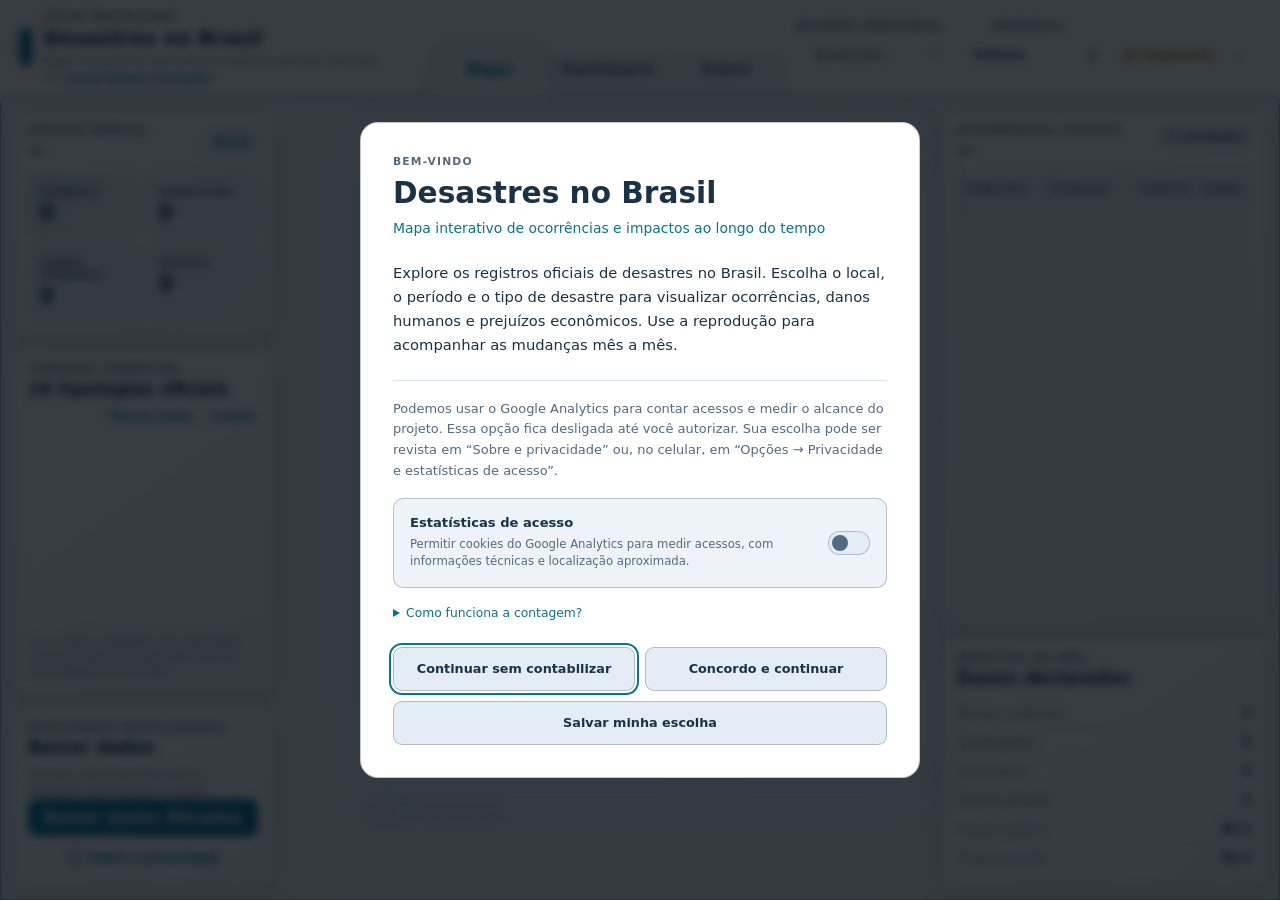
==== commit 2d813ddf: "Reorganiza ações de consentimento: index.html" ====
--- a/index.html
+++ b/index.html
@@ -6,17 +6,20 @@
     <meta name="theme-color" content="#07111f">
     <meta
       name="description"
-      content="Desastres no Brasil: mapa interativo de ocorrências e impactos ao longo do tempo."
+      content="Explore dados do Atlas Digital de Desastres no Brasil: ocorrências, danos humanos e prejuízos econômicos por município, em um mapa interativo."
     >
-    <title>Desastres no Brasil</title>
+    <title>Desastres no Brasil | Mapa interativo de ocorrências e impactos</title>
+    <link rel="canonical" href="https://leoneldfernandes.github.io/desastres-no-brasil/">
+    <meta name="robots" content="index, follow">
+    <meta name="google-site-verification" content="ckk-nKjMNz7jd4lE7fqul-GR_tWSzPTUHNtGJofTeOQ">
     <script src="assets/js/theme.js?v=2d1ec15bb553"></script>
     <link rel="stylesheet" href="assets/vendor/leaflet.css">
-    <link rel="stylesheet" href="assets/css/app.css?v=dbe842b8c145">
+    <link rel="stylesheet" href="assets/css/app.css?v=da548ed252e9">
     <script defer src="assets/vendor/leaflet.js"></script>
     <script defer src="assets/js/export.js?v=23e2efd7121d" data-export-worker="assets/js/export-worker.js?v=12478d4473b5"></script>
     <script defer src="assets/js/mobile-ui.js?v=84724d4924ba"></script>
-    <script defer src="assets/js/playback-view.js?v=4f3b30f47e0f"></script>
-    <script defer src="assets/js/layout-shortcuts.js?v=116dab7734a1"></script>
+    <script defer src="assets/js/playback-view.js?v=5cdc6790d7e6"></script>
+    <script defer src="assets/js/layout-shortcuts.js?v=beda6a292be3"></script>
     <script defer src="assets/js/app.js?v=b06bcbef1005"></script>
     <script defer src="assets/js/navigation.js?v=0cba2ac131ab"></script>
     <script defer src="assets/js/visitor-config.js?v=68f13d2d94d3"></script>
@@ -146,7 +149,7 @@
               <dl class="update-status-details">
                 <div>
                   <dt>Versão do site</dt>
-                  <dd>v0.68 · Em desenvolvimento</dd>
+                  <dd>v0.73 · Em desenvolvimento</dd>
                 </div>
                 <div>
                   <dt>Data de implementação</dt>
@@ -154,7 +157,7 @@
                 </div>
                 <div>
                   <dt>Última atualização do site</dt>
-                  <dd><time datetime="2026-10-11">11/10/2026</time></dd>
+                  <dd><time datetime="2026-10-26">26/10/2026</time></dd>
                 </div>
               </dl>
             </section>
@@ -563,7 +566,7 @@
           </article>
           <article class="panel about-card">
             <h3>Como interpretar</h3>
-            <p>O mês corresponde à data do evento registrada na fonte. Ausência de registro não significa ausência de desastre. Os valores refletem os danos declarados e podem apresentar limitações ou receber correções.</p>
+            <p>O mês corresponde à data do evento registrada na fonte. <a class="layout-letter" data-layout-shortcut="amplo" href="#mapa" aria-label="Abrir visual amplo">A</a>usência de registro não significa ausência de desastre. Os valores refletem os danos declarados e podem apresentar <a class="layout-letter" data-layout-shortcut="intermediario" href="?layout=intermediario#mapa" aria-label="Abrir visual intermediário">l</a>imitações ou receber <a class="layout-letter" data-layout-shortcut="compacto" href="?layout=compacto#mapa" aria-label="Abrir visual compacto">c</a>orreções.</p>
             <a href="https://github.com/Leoneldfernandes/desastres-no-brasil/blob/main/docs/metodologia.md" target="_blank" rel="noopener">Leia a metodologia</a>
           </article>
           <article class="panel about-card">
@@ -685,9 +688,9 @@
         </div>
         <p class="welcome-note" id="welcomeNoCounter">Use os filtros e a linha do tempo para começar.</p>
         <div class="welcome-actions">
+          <button class="button welcome-choice" id="declineVisit" type="button" hidden>Continuar sem contabilizar</button>
+          <button class="button welcome-choice" id="acceptVisit" type="button" hidden>Concordo e continuar</button>
           <button class="button welcome-choice" id="saveVisitChoice" type="button" hidden>Salvar minha escolha</button>
-          <button class="button welcome-choice" id="acceptVisit" type="button" hidden>Concordo e continuar</button>
-          <button class="button welcome-choice" id="declineVisit" type="button" hidden>Continuar sem contabilizar</button>
           <button class="button" id="continueWelcome" type="button">Explorar mapa</button>
         </div>
       </div>
--- a/assets/css/app.css
+++ b/assets/css/app.css
@@ -3136,11 +3136,17 @@
   bottom: max(var(--map-scale-bottom,22px),calc(var(--drawer-bottom,172px) - 12px));
 }
 
-/* Layout shortcuts remain visually part of the existing About heading. */
-.about-layout-trigger { appearance: none; padding: 0; border: 0; background: none; color: inherit; font: inherit; text-align: inherit; cursor: default; }
-.about-layout-trigger:focus-visible { outline: 2px solid var(--cyan); outline-offset: 4px; }
-.about-layout-shortcuts { display: flex; gap: 16px; margin: 12px 0; }
-.about-layout-shortcuts[hidden] { display: none; }
+/* Preserve the interpretation paragraph's normal appearance, including hover. */
+.site-page .about-card p a.layout-letter,
+.site-page .about-card p a.layout-letter:visited,
+.site-page .about-card p a.layout-letter:hover,
+.site-page .about-card p a.layout-letter:active {
+  color: inherit; font: inherit; text-decoration: none; background: none;
+  border: 0; padding: 0; margin: 0; cursor: text;
+}
+.site-page .about-card p a.layout-letter:focus-visible {
+  outline: 2px solid var(--cyan); outline-offset: 2px;
+}
 .fullscreen-invitation, .playback-dock, .mobile-fullscreen-exit { display: none; }
 body[data-mobile="true"] .fullscreen-invitation:not([hidden]) { position: absolute; z-index: 1050; left: 8px; right: 8px; bottom: var(--drawer-bottom,172px); display: grid; gap: 8px; padding: 12px; border: 1px solid var(--line-strong); border-radius: 14px; background: var(--panel-bg); color: var(--text); font-size: .85rem; }
 .fullscreen-invitation > div { display: flex; gap: 8px; }
